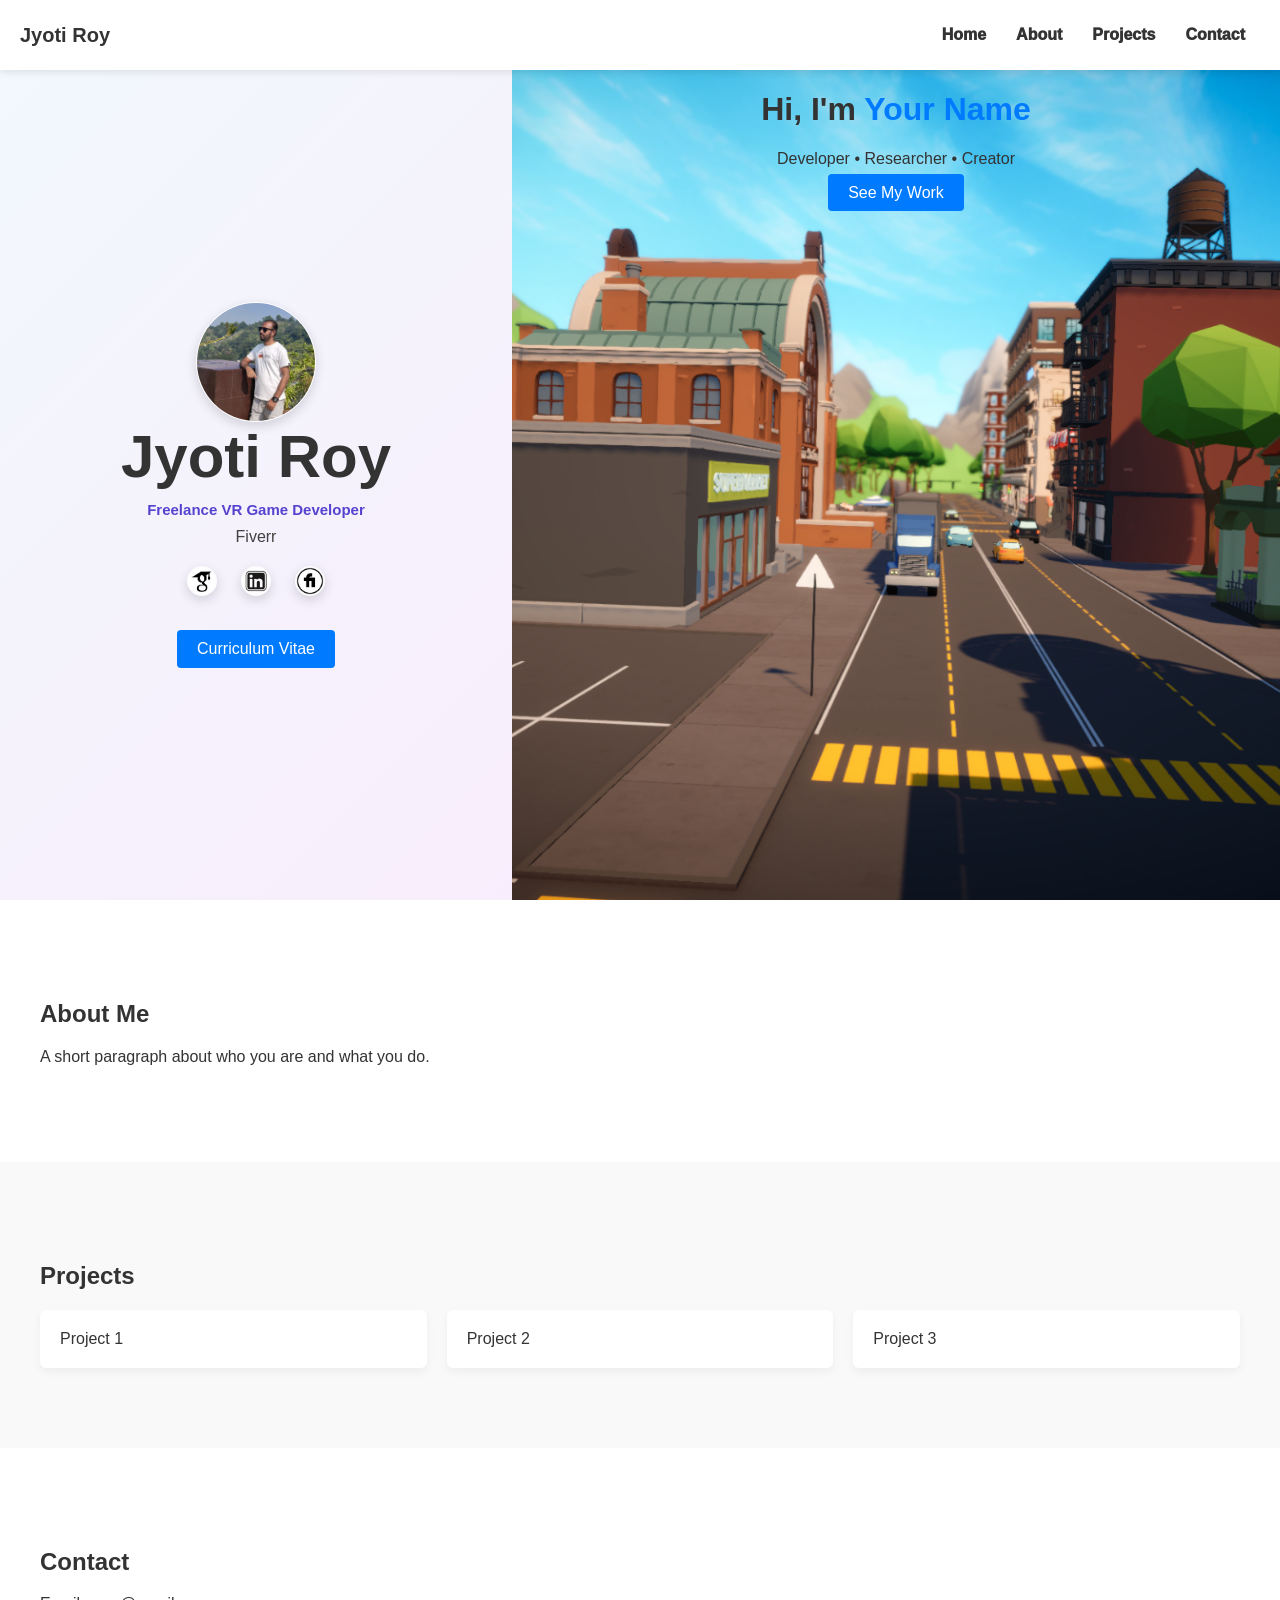
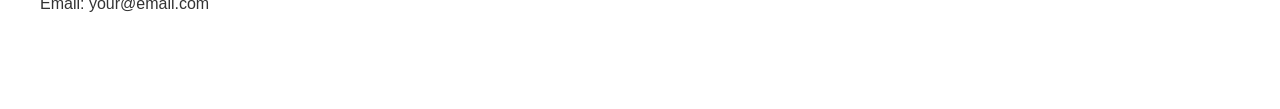
==== index.html @ 72b7aac1 "update1! update1!" ====
<!DOCTYPE html>
<html lang="en">
<head>
  <meta charset="UTF-8" />
  <meta name="viewport" content="width=device-width, initial-scale=1.0" />
  <title>Your Name | Personal Website</title>
  <link rel="stylesheet" href="style.css" />
</head>
<body>

    <nav class="navbar">
        <div class="nav-container">
            <div class="logo">
                Jyoti Roy
                <!-- <img src="images/pp.jpg" alt="Jyoti Roy" class="profile-pic"> -->
            </div>

            <div class="hamburger" id="hamburger">☰</div>

            <ul class="nav-links" id="nav-links">
                <li><a href="#home">Home</a></li>
                <li><a href="#about">About</a></li>
                <li><a href="#projects">Projects</a></li>
                <li><a href="#contact">Contact</a></li>
            </ul>
        </div>
    </nav>


  <!-- Hero -->
  <header class="home" id="home">
    <div class="home-base">
        <div class="home-left">
            <img src="images/pp.jpg" alt="Jyoti Roy" class="profile-pic">
            <h1 class="main-name">Jyoti Roy</h1>
            <p class="degic">Freelance VR Game Developer</p>
            <p class="market">Fiverr</p>
            <div class="profiles">
                <a href="https://google.com"><img src="images/gs.jpg" alt="google scholar"></a>
                <a href="https://google.com"><img src="images/ln.avif" alt="linkedin"></a>
                <a href="https://google.com"><img src="images/fv.jpg" alt="fiverr"></a>
            </div>
            <a href="#projects" class="btn">Curriculum Vitae</a>
        </div>
        <div class="home-right">
            <h1>Hi, I'm <span class="highlight">Your Name</span></h1>
            <p>Developer • Researcher • Creator</p>
            <a href="#projects" class="btn">See My Work</a>
        </div>
    </div>
    
  </header>

  <!-- About -->
  <section id="about" class="section">
    <h2>About Me</h2>
    <p>A short paragraph about who you are and what you do.</p>
  </section>

  <!-- Projects -->
  <section id="projects" class="section gray">
    <h2>Projects</h2>
    <div class="projects-grid">
      <div class="project-card">Project 1</div>
      <div class="project-card">Project 2</div>
      <div class="project-card">Project 3</div>
    </div>
  </section>

  <!-- Contact -->
  <section id="contact" class="section">
    <h2>Contact</h2>
    <p>Email: your@email.com</p>
  </section>

  <script>
    const hamburger = document.getElementById("hamburger");
    const navLinks = document.getElementById("nav-links");

    hamburger.addEventListener("click", () => {
      navLinks.classList.toggle("active");
    });
  </script>

</body>
</html>
---- style.css ----
html {
  scroll-behavior: smooth;
}

body {
  margin: 0;
  font-family: Arial, sans-serif;
  color: #333;
}

/* ===== Navbar ===== */
* {
  box-sizing: border-box;
}

.navbar {
  position: fixed;
  top: 0;
  width: 100%;
  min-height: 70px;
  background: #FFFFFF;
  box-shadow: 0 2px 8px rgba(0,0,0,0.1);
  z-index: 1000;
}

.nav-container {
  /* max-width: 1100px; */
  height: 70px;
  margin: auto;
  display: flex;
  justify-content: space-between;
  align-items: center;
  padding: 15px 20px;
}

.logo {
  font-weight: bold;
  font-size: 20px;
}



/* Hamburger hidden on desktop */
.hamburger {
  display: none;
  font-size: 28px;
  cursor: pointer;
}

/* Nav links */
.nav-links {
  list-style: none;
  height: 50px;
  align-items: center;
  margin: 0;
  padding: 0;
  display: flex;
}

.nav-links li {
  /* margin-left: 20px; */
  height: 50px;
  align-items: center;
}

.nav-links a {
    display: flex;
    align-items: center;     /* 🔥 vertical center */
    height: 100%; 
    text-decoration: none;
    color: #333;
    font-weight: 1000;
    padding-left: 15px;
    padding-right: 15px;
}

.nav-links a:hover {
  color: #ffffff;
  background-color: rgb(19, 48, 109);
}

/* ===== Hero ===== */
.home {
  height: 100vh;
  padding-top: 70px;
  display: flex;
  align-items: center;
  justify-content: center;
  background: #f2f2f2;
  text-align: center;
}

.home-base{
    width: 100%;
    height: 100%;
    display: flex;
}

.home-left{
    width: 40%;
    display: flex;             /* turn div into flex container */
    flex-direction: column;    /* stack items vertically */
    justify-content: center;   /* vertical center */
    align-items: center;
    background: linear-gradient(135deg, #F2F8FD, #F8EDFC);
}

.home-right{
    width: 60%;
    background: linear-gradient(135deg, #F0F8FC, #FCF7F0);
    background-image: url('images/cvr1.png');
    background-size: cover;
    background-position: center;
}


.profile-pic {
  width: 120px;
  height: 120px;
  border-radius: 50%;
  object-fit: cover;
  border: 1px solid rgb(255, 255, 255);
  box-shadow: 0 4px 12px rgba(0,0,0,0.15);
}

.main-name{
    margin: 0px;
    text-decoration: none;
    color: #333;
    font-size: 60px;
    font-weight: bold;
}
.degic{
    margin: 10px;
    text-decoration: none;
    color: rgb(85, 67, 207);
    font-size: 15px;
    font-weight: 600;
}
.market{
    margin: 0px;
    text-decoration: none;
    color: rgb(65, 65, 65);
    font-size: medium;
}

.profiles{
    margin-top: 10px;
    margin-bottom: 30px;
}

.profiles a{
    text-decoration: none; 
}

.profiles img{
    width: 30px;
    height: 30px;
    border-radius: 50%;
    object-fit: cover;
    margin-top: 10px;
    margin-left: 10px;
    margin-right: 10px;
    border: 1px solid rgb(255, 255, 255);
    box-shadow: 0 4px 12px rgba(0,0,0,0.15);
}

.highlight {
  color: #007bff;
}

.btn {
  padding: 10px 20px;
  background: #007bff;
  color: white;
  border-radius: 4px;
  text-decoration: none;
}

/* ===== Sections ===== */
.section {
  padding: 80px 40px;
}

.gray {
  background: #f9f9f9;
}

/* ===== Projects ===== */
.projects-grid {
  display: flex;
  gap: 20px;
  flex-wrap: wrap;
}

.project-card {
  background: white;
  padding: 20px;
  flex: 1 1 200px;
  border-radius: 6px;
  box-shadow: 0 4px 10px rgba(0,0,0,0.05);
}

/* ===== Responsive ===== */
@media (max-width: 768px) {

  .hamburger {
    display: block;
  }

  .nav-links {
    position: absolute;
    top: 60px;
    right: 0;
    width: 100%;
    background: white;
    flex-direction: column;
    align-items: center;
    display: none;
    box-shadow: 0 4px 10px rgba(0,0,0,0.1);
  }

  .nav-links li {
    margin: 15px 0;
  }

  .nav-links.active {
    display: flex;
  }

  .projects-grid {
    flex-direction: column;
  }
}
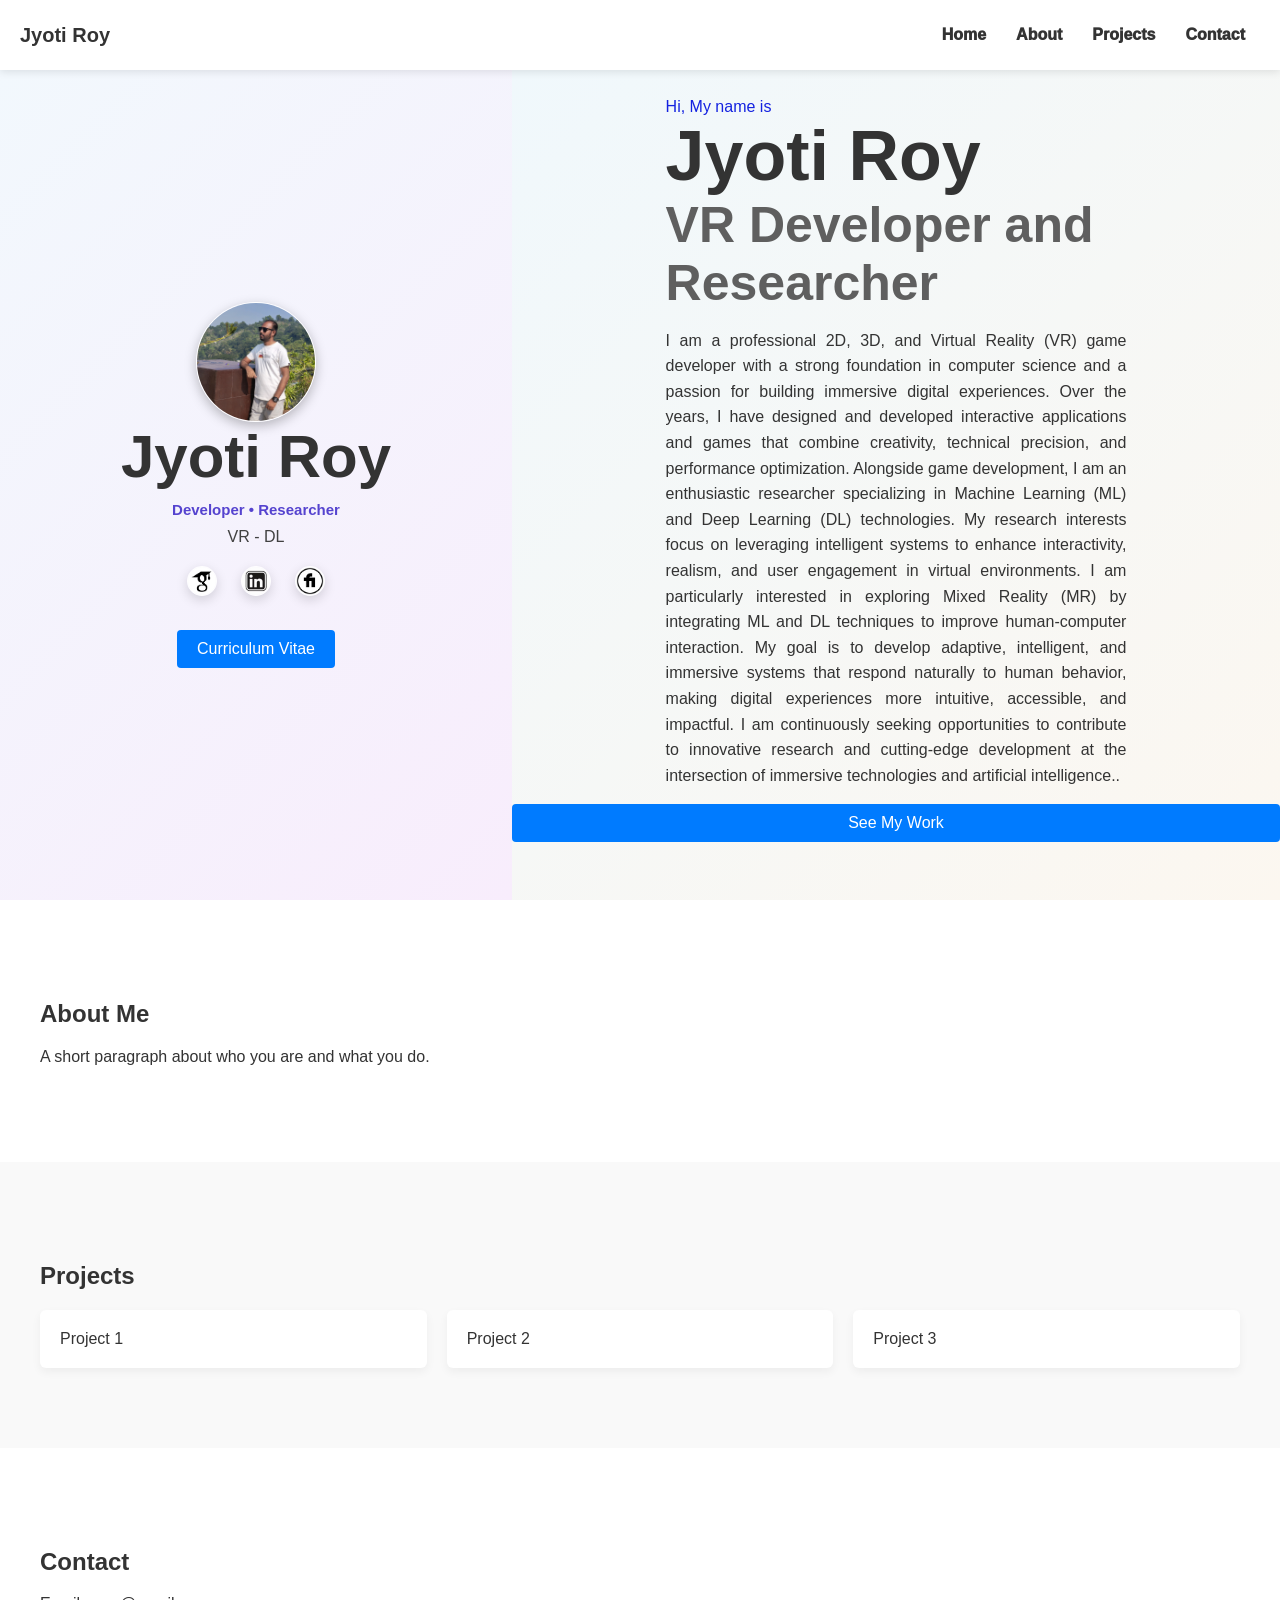
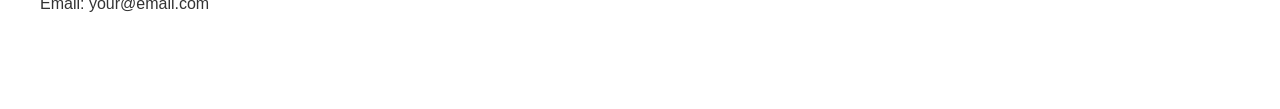
==== commit 61f402e2: "Update2! Update2!" ====
--- a/index.html
+++ b/index.html
@@ -33,8 +33,8 @@
         <div class="home-left">
             <img src="images/pp.jpg" alt="Jyoti Roy" class="profile-pic">
             <h1 class="main-name">Jyoti Roy</h1>
-            <p class="degic">Freelance VR Game Developer</p>
-            <p class="market">Fiverr</p>
+            <p class="degic">Developer • Researcher</p>
+            <p class="market">VR - DL</p>
             <div class="profiles">
                 <a href="https://google.com"><img src="images/gs.jpg" alt="google scholar"></a>
                 <a href="https://google.com"><img src="images/ln.avif" alt="linkedin"></a>
@@ -43,8 +43,29 @@
             <a href="#projects" class="btn">Curriculum Vitae</a>
         </div>
         <div class="home-right">
-            <h1>Hi, I'm <span class="highlight">Your Name</span></h1>
-            <p>Developer • Researcher • Creator</p>
+            <p class="a1">Hi, My name is</p>
+            <p class="a2"> Jyoti Roy</p> 
+            <p class="a3"> VR Developer and Researcher</p> 
+            <p class="a4">I am a professional 2D, 3D, and Virtual Reality (VR) 
+              game developer with a strong foundation in computer 
+              science and a passion for building immersive digital experiences. 
+              Over the years, I have designed and developed interactive 
+              applications and games that combine creativity, technical 
+              precision, and performance optimization. Alongside game 
+              development, I am an enthusiastic researcher specializing 
+              in Machine Learning (ML) and Deep Learning (DL) technologies. 
+              My research interests focus on leveraging intelligent systems 
+              to enhance interactivity, realism, and user engagement in 
+              virtual environments. I am particularly interested in exploring 
+              Mixed Reality (MR) by integrating ML and DL techniques to 
+              improve human-computer interaction. My goal is to develop 
+              adaptive, intelligent, and immersive systems that respond 
+              naturally to human behavior, making digital experiences more 
+              intuitive, accessible, and impactful. I am continuously seeking 
+              opportunities to contribute to innovative research and 
+              cutting-edge development at the intersection of immersive 
+              technologies and artificial intelligence..
+            </p>
             <a href="#projects" class="btn">See My Work</a>
         </div>
     </div>
--- a/style.css
+++ b/style.css
@@ -96,9 +96,14 @@
     display: flex;
 }
 
+/* .home-left, .home-right {
+    flex: 1 1 300px;
+} */
+
 .home-left{
-    width: 40%;
-    display: flex;             /* turn div into flex container */
+    /* width: 40%; */
+    display: flex; 
+    flex: 0 0 40%;            /* turn div into flex container */
     flex-direction: column;    /* stack items vertically */
     justify-content: center;   /* vertical center */
     align-items: center;
@@ -106,13 +111,72 @@
 }
 
 .home-right{
-    width: 60%;
+    /* width: 60%; */
+    display: flex;
+    flex: 0 0 60%;
     background: linear-gradient(135deg, #F0F8FC, #FCF7F0);
-    background-image: url('images/cvr1.png');
-    background-size: cover;
-    background-position: center;
-}
-
+    /* background-image: url('images/cvr1.png');
+    background-size: auto;
+    background-position: center; */
+    flex-direction: column;    /* stack items vertically */
+    justify-content: center;   /* vertical center */
+    /* align-items: center; */
+}
+.a1{
+  text-align: left;
+  color: #1422e0;
+  margin: 0px;
+  margin-top: 20px;
+  margin-left: 20%;
+}
+.a2{
+  text-align: left;
+  font-size: 70px;
+  font-weight: bold;
+  margin: 0px;
+  margin-left: 20%;
+}
+.a3{
+  text-align: left;
+  font-size: 50px;
+  font-weight: bold;
+  margin: 0px;
+  margin-left: 20%;
+  color: #5f5f5f;
+}
+.a4{
+  text-align: justify;
+  margin-left: 20%;
+  margin-right: 20%;
+  line-height: 1.6;
+}
+
+@media (max-width: 768px) {
+    .home-base {
+        flex-direction: column;
+    }
+    .home{
+      height: fit-content;
+    }
+    .home-left,
+    .home-right {
+        flex: 0 0 100%;
+        height: 1000px;
+    }
+    .a1, .a2, .a3, .a4{
+      margin-left: 10%;
+    }
+    .a2{
+      font-size: 40px;
+    }
+    .a3{
+      font-size: 30px;
+    }
+    .a4{
+      margin-right: 10%;
+    }
+    
+}
 
 .profile-pic {
   width: 120px;
@@ -120,7 +184,8 @@
   border-radius: 50%;
   object-fit: cover;
   border: 1px solid rgb(255, 255, 255);
-  box-shadow: 0 4px 12px rgba(0,0,0,0.15);
+  box-shadow: 0 4px 12px rgba(0,0,0,0.25);
+  margin-top: 50px;
 }
 
 .main-name{
@@ -175,6 +240,7 @@
   color: white;
   border-radius: 4px;
   text-decoration: none;
+  margin-bottom: 50px;
 }
 
 /* ===== Sections ===== */
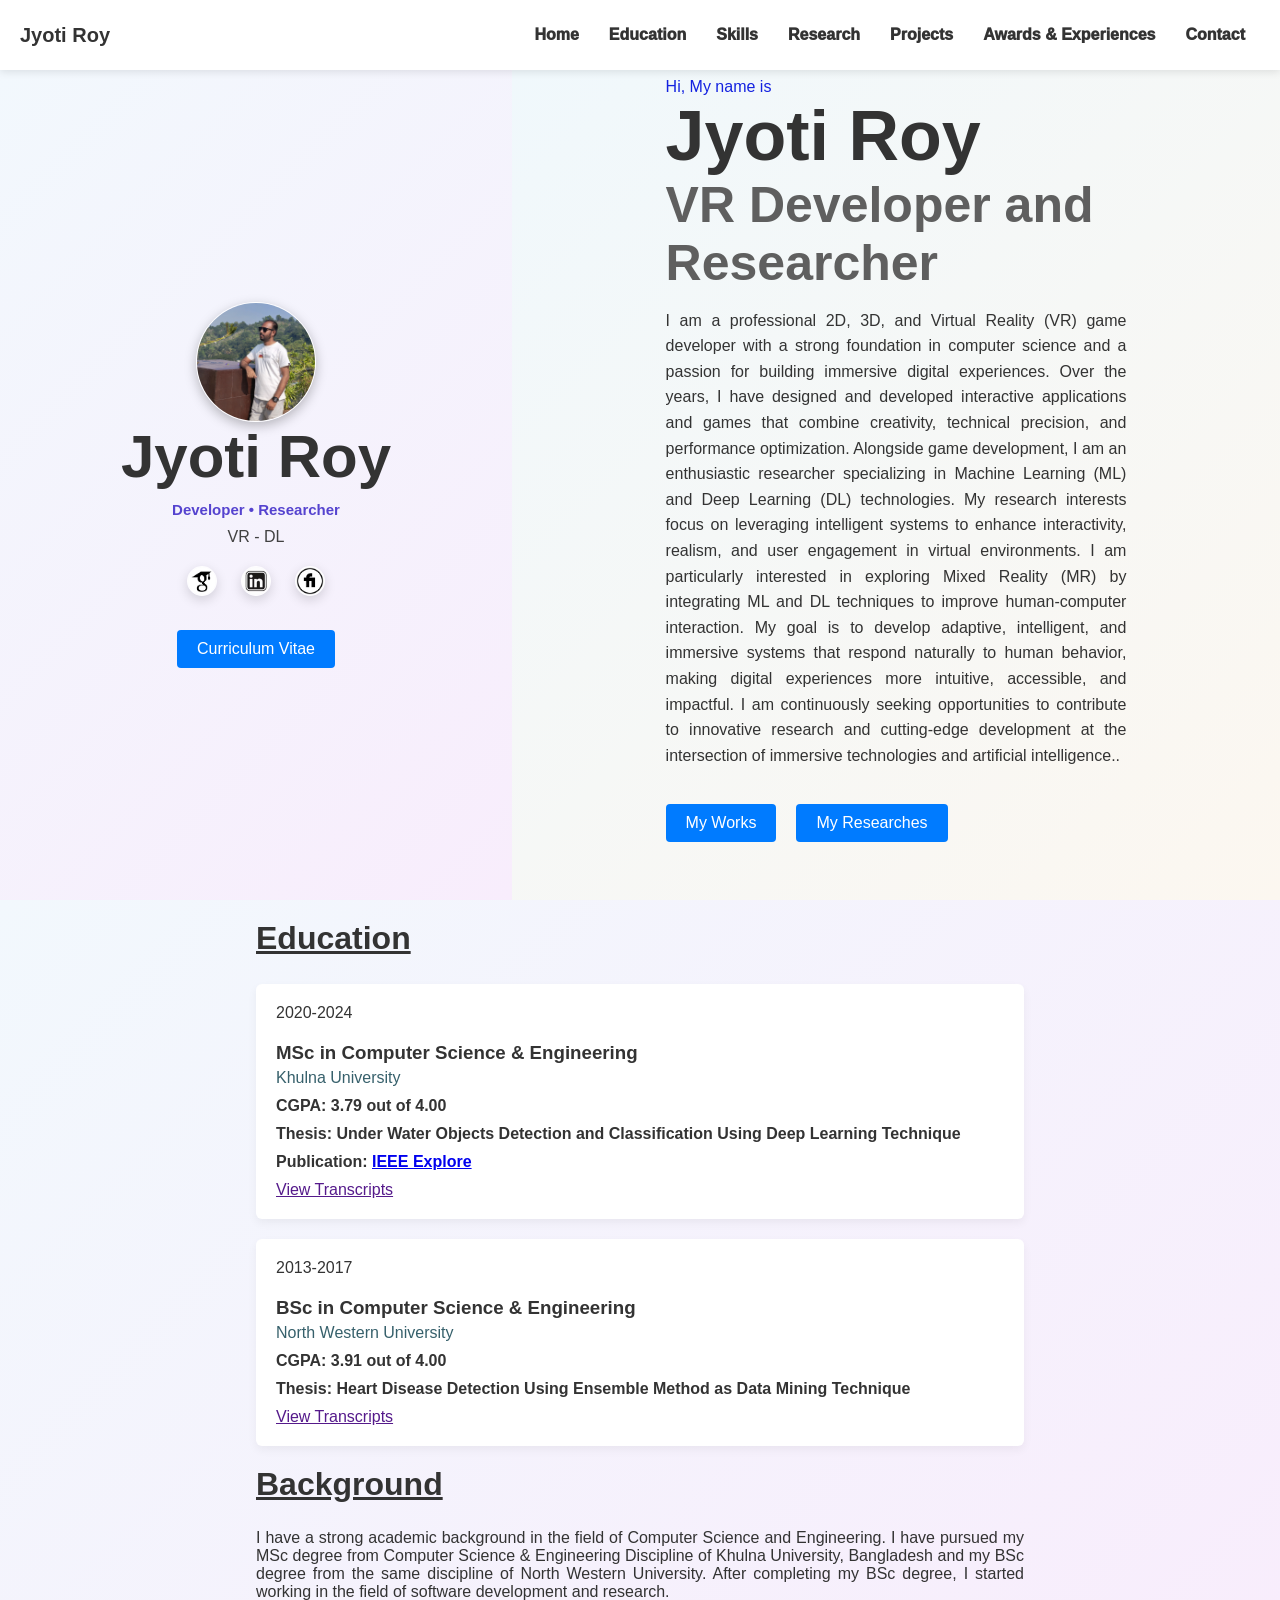
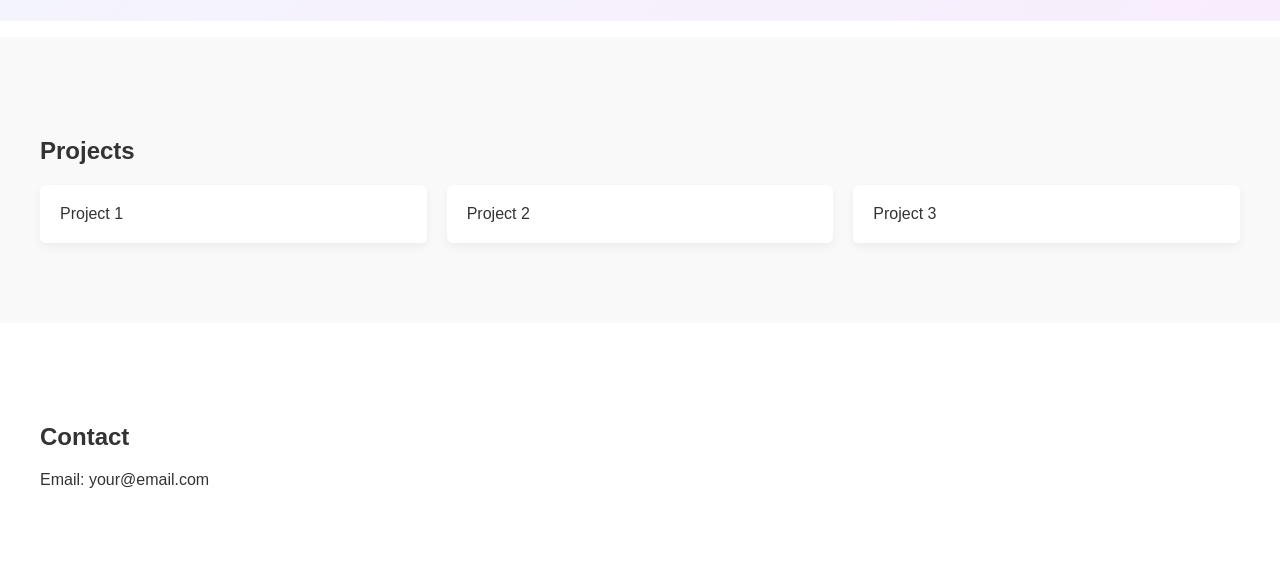
==== commit 3e936618: "Update3! Update3!" ====
--- a/index.html
+++ b/index.html
@@ -19,8 +19,11 @@
 
             <ul class="nav-links" id="nav-links">
                 <li><a href="#home">Home</a></li>
-                <li><a href="#about">About</a></li>
+                <li><a href="#education">Education</a></li>
+                <li><a href="#skills">Skills</a></li>
+                <li><a href="#research">Research</a></li>
                 <li><a href="#projects">Projects</a></li>
+                <li><a href="#exp">Awards & Experiences</a></li>
                 <li><a href="#contact">Contact</a></li>
             </ul>
         </div>
@@ -66,16 +69,48 @@
               cutting-edge development at the intersection of immersive 
               technologies and artificial intelligence..
             </p>
-            <a href="#projects" class="btn">See My Work</a>
+            <div class="home-right-btns">
+              <a href="#projects" class="btn">My Works</a>
+              <a href="#projects" class="btn">My Researches</a>
+            </div>
+            
         </div>
     </div>
     
   </header>
 
   <!-- About -->
-  <section id="about" class="section">
-    <h2>About Me</h2>
-    <p>A short paragraph about who you are and what you do.</p>
+  <section id="education" class="education">
+    <div class="edu-back">
+      <h2>Education</h2>
+      <div class="edu-card">
+        <p class="duration">2020-2024</p>
+        <h3>MSc in Computer Science & Engineering</h3>
+        <p class="uni">Khulna University</p>
+        <p class="edu-group">CGPA: 3.79 out of 4.00</p>
+        <p class="edu-group">Thesis: Under Water Objects Detection 
+          and Classification Using Deep Learning Technique</p>
+        <p class="edu-group">Publication: <a href="https://ieeexplore.ieee.org/abstract/document/10499509">IEEE Explore</a></p>
+        <a class="transcripts" href="">View Transcripts</a>
+      </div>
+      <div class="edu-card">
+        <p class="duration">2013-2017</p>
+        <h3>BSc in Computer Science & Engineering</h3>
+        <p class="uni">North Western University</p>
+        <p class="edu-group" >CGPA: 3.91 out of 4.00</p>
+        <p class="edu-group" >Thesis: Heart Disease Detection Using Ensemble Method as Data Mining Technique</p>
+        <a class="transcripts" href="">View Transcripts</a>
+      </div>
+      <h2>Background</h2>
+      <p class="background">I have a strong academic background in the field of 
+        Computer Science and Engineering. I have pursued my MSc 
+        degree from Computer Science & Engineering Discipline 
+        of Khulna University, Bangladesh and my BSc degree from the
+        same discipline of North Western University. After
+        completing my BSc degree, I started working in the field 
+        of software development and research.</p>
+    </div>
+    
   </section>
 
   <!-- Projects -->
--- a/style.css
+++ b/style.css
@@ -109,6 +109,8 @@
     align-items: center;
     background: linear-gradient(135deg, #F2F8FD, #F8EDFC);
 }
+
+
 
 .home-right{
     /* width: 60%; */
@@ -121,60 +123,6 @@
     flex-direction: column;    /* stack items vertically */
     justify-content: center;   /* vertical center */
     /* align-items: center; */
-}
-.a1{
-  text-align: left;
-  color: #1422e0;
-  margin: 0px;
-  margin-top: 20px;
-  margin-left: 20%;
-}
-.a2{
-  text-align: left;
-  font-size: 70px;
-  font-weight: bold;
-  margin: 0px;
-  margin-left: 20%;
-}
-.a3{
-  text-align: left;
-  font-size: 50px;
-  font-weight: bold;
-  margin: 0px;
-  margin-left: 20%;
-  color: #5f5f5f;
-}
-.a4{
-  text-align: justify;
-  margin-left: 20%;
-  margin-right: 20%;
-  line-height: 1.6;
-}
-
-@media (max-width: 768px) {
-    .home-base {
-        flex-direction: column;
-    }
-    .home{
-      height: fit-content;
-    }
-    .home-left,
-    .home-right {
-        flex: 0 0 100%;
-        height: 1000px;
-    }
-    .a1, .a2, .a3, .a4{
-      margin-left: 10%;
-    }
-    .a2{
-      font-size: 40px;
-    }
-    .a3{
-      font-size: 30px;
-    }
-    .a4{
-      margin-right: 10%;
-    }
     
 }
 
@@ -230,9 +178,6 @@
     box-shadow: 0 4px 12px rgba(0,0,0,0.15);
 }
 
-.highlight {
-  color: #007bff;
-}
 
 .btn {
   padding: 10px 20px;
@@ -242,6 +187,146 @@
   text-decoration: none;
   margin-bottom: 50px;
 }
+
+
+.home-right-btns{
+  display: flex;
+  flex-direction: row;
+  align-items: left;
+  margin-top: 20px;
+  margin-bottom: 20px;
+  margin-left: 20%;
+  margin-right: 20%;
+}
+
+.home-right-btns a{
+  margin-right: 20px;
+}
+
+.a1{
+  text-align: left;
+  color: #1422e0;
+  margin: 0px;
+  margin-top: 20px;
+  margin-left: 20%;
+}
+.a2{
+  text-align: left;
+  font-size: 70px;
+  font-weight: bold;
+  margin: 0px;
+  margin-left: 20%;
+}
+.a3{
+  text-align: left;
+  font-size: 50px;
+  font-weight: bold;
+  margin: 0px;
+  margin-left: 20%;
+  color: #5f5f5f;
+}
+.a4{
+  text-align: justify;
+  margin-left: 20%;
+  margin-right: 20%;
+  line-height: 1.6;
+}
+
+
+.education {
+  background: linear-gradient(135deg, #F2F8FD, #F8EDFC);
+}
+
+.edu-back{
+  padding-top: 20px;
+  margin-left: 20%;
+  margin-right: 20%;
+}
+.edu-back h2 {
+  margin-top: 0px;
+  text-decoration: underline;
+  font-size: xx-large;
+}
+
+.edu-card{
+  background: white;
+  padding: 20px;
+  margin: 20px;
+  margin-left: 0px;
+  margin-right: 0px;
+  border-radius: 6px;
+  box-shadow: 0 4px 10px rgba(0,0,0,0.05);
+}
+
+.edu-card h3{
+  margin-top: 10px;
+  margin-bottom: 5px;
+}
+.edu-group{
+  margin-top: 10px;
+  margin-bottom: 10px;
+  font-weight: bold;
+}
+.duration{
+  margin-top: 0px;
+  margin-bottom: 20px;
+}
+.uni{
+  margin: 0px;
+  color: rgb(54, 96, 107);
+}
+.transcripts{
+  margin-top: 200px;
+  margin-bottom: 20px;
+}
+
+.background{
+  padding-bottom: 20px;
+  text-align: justify;
+}
+
+
+@media (max-width: 768px) {
+    .home-base {
+        flex-direction: column;
+    }
+    .home{
+      height: fit-content;
+    }
+    .home-left,
+    .home-right {
+        flex: 0 0 100%;
+        height: 1000px;
+    }
+    .a1, .a2, .a3, .a4{
+      margin-left: 10%;
+    }
+    .a2{
+      font-size: 40px;
+    }
+    .a3{
+      font-size: 30px;
+    }
+    .a4{
+      margin-right: 10%;
+    }
+    .home-right-btns{
+      margin-left: 10%;
+      margin-right: 10%;
+    }
+    .edu-back{
+      margin-left: 10%;
+      margin-right: 10%;  
+    }
+    
+}
+
+
+
+.highlight {
+  color: #007bff;
+}
+
 
 /* ===== Sections ===== */
 .section {
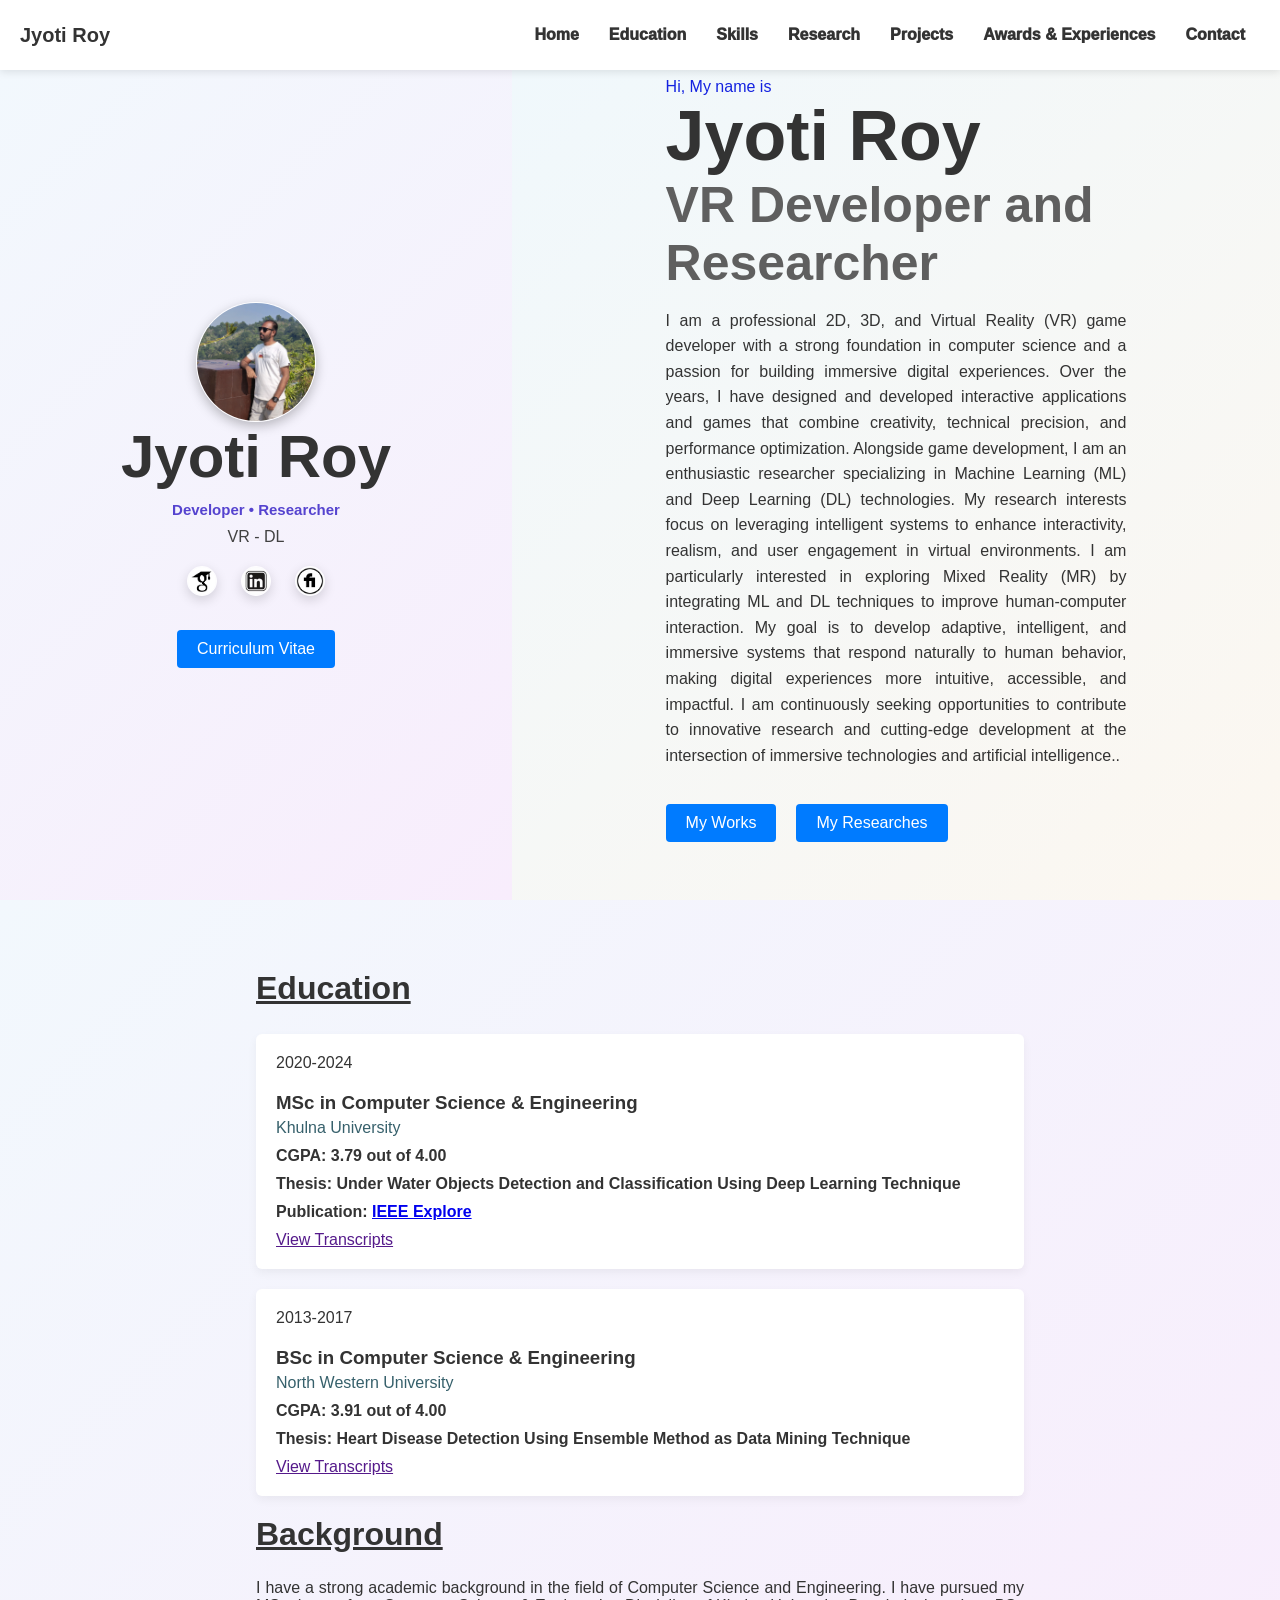
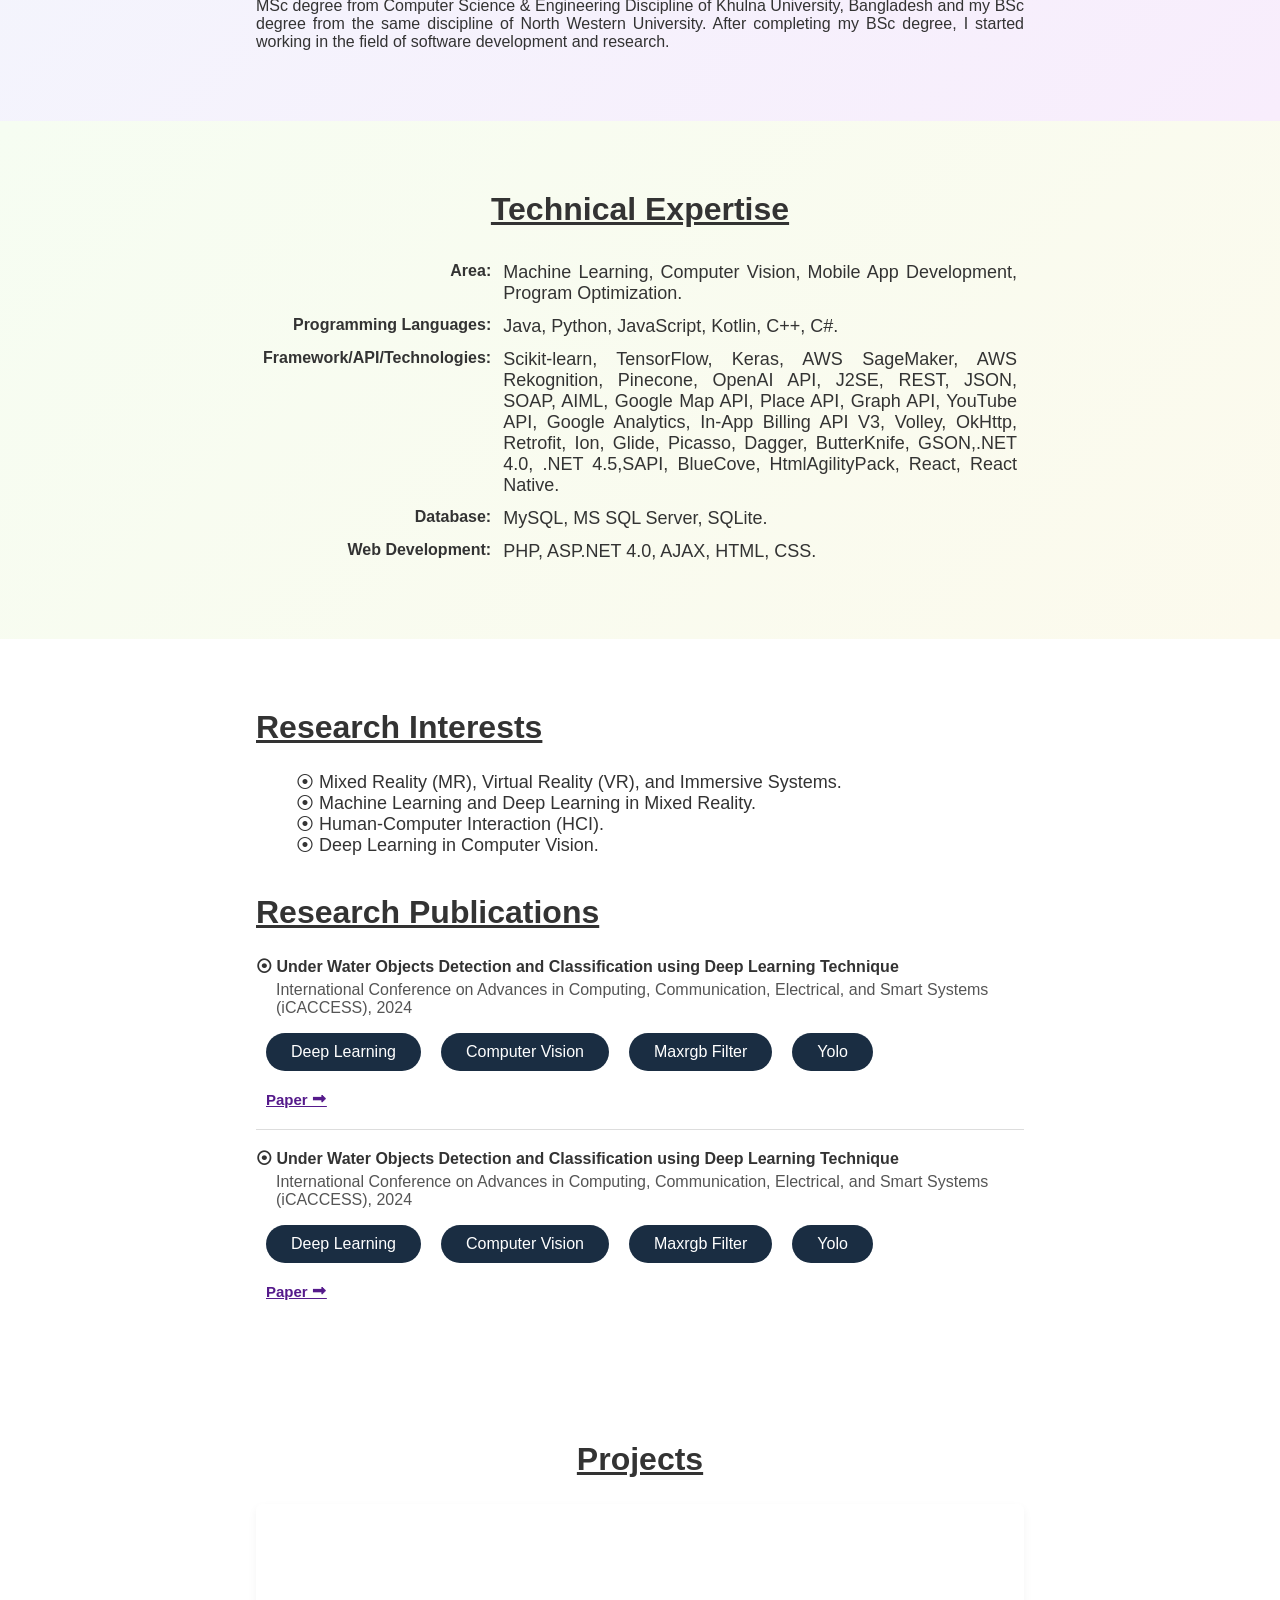
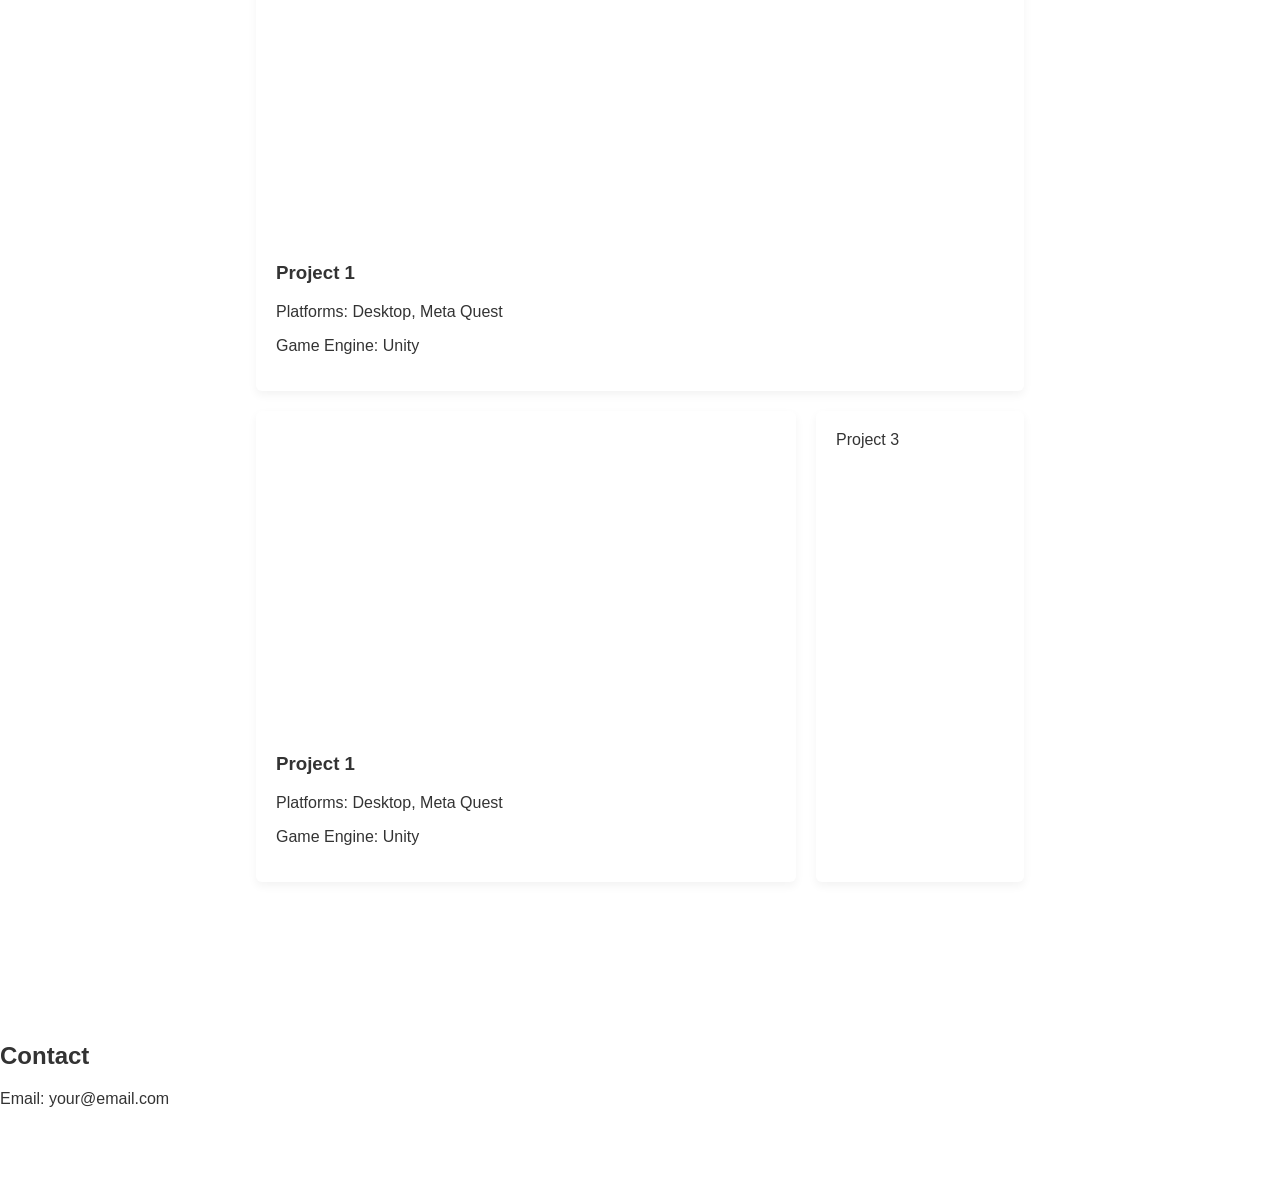
==== commit 35a9592f: "Update 5 Update 5" ====
--- a/index.html
+++ b/index.html
@@ -80,7 +80,7 @@
   </header>
 
   <!-- About -->
-  <section id="education" class="education">
+  <section id="education" class="education section">
     <div class="edu-back">
       <h2>Education</h2>
       <div class="edu-card">
@@ -113,12 +113,106 @@
     
   </section>
 
+
+
+   <!-- Skills -->
+  <section id="skills" class="skills section">
+    <div class="skill-set">
+      <h2>Technical Expertise</h2>
+      <table>
+        <tr>
+          <th>Area:</th>
+          <td>Machine Learning, Computer Vision, 
+            Mobile App Development, Program Optimization.</td>
+        </tr>
+        <tr>
+          <th>Programming Languages:</th>
+          <td>Java, Python, JavaScript, Kotlin, C++, C#.</td>
+        </tr>
+        <tr>
+          <th>Framework/API/Technologies:</th>
+          <td>Scikit-learn, TensorFlow, Keras, AWS SageMaker, 
+            AWS Rekognition, Pinecone, OpenAI API, J2SE, REST, 
+            JSON, SOAP, AIML, Google Map API, Place API, Graph 
+            API, YouTube API, Google Analytics, In-App Billing 
+            API V3, Volley, OkHttp, Retrofit, Ion, Glide, 
+            Picasso, Dagger, ButterKnife, GSON,.NET 4.0,
+            .NET 4.5,SAPI, BlueCove, HtmlAgilityPack, React, 
+            React Native.</td>
+        </tr>
+        <tr>
+          <th>Database:</th>
+          <td>MySQL, MS SQL Server, SQLite.</td>
+        </tr>
+        <tr>
+          <th>Web Development:</th>
+          <td>PHP, ASP.NET 4.0, AJAX, HTML, CSS.</td>
+        </tr>
+      </table>
+      
+    </div>
+  </section>
+
+
+   <!-- Research -->
+  <section id="research" class="skill-set research section">
+    <h2>Research Interests</h2>
+    <ul>
+      <li>⦿ Mixed Reality (MR), Virtual Reality (VR), and Immersive Systems.</li>
+      <li>⦿ Machine Learning and Deep Learning in Mixed Reality.</li>
+      <li>⦿ Human-Computer Interaction (HCI).</li>
+      <li>⦿ Deep Learning in Computer Vision.</li>
+    </ul>
+    <h2>Research Publications</h2>
+    <p class="title">⦿ Under Water Objects Detection and Classification using Deep Learning Technique</p>
+    <p class="conf-name">International Conference on Advances in Computing, Communication, Electrical, and Smart Systems (iCACCESS), 2024</p>
+    <div class="research-keywords">
+      <div class="keyword">Deep Learning</div>
+      <div class="keyword">Computer Vision</div>
+      <div class="keyword">Maxrgb Filter</div>
+      <div class="keyword">Yolo</div>
+    </div>
+    <a href="" class="paper-link">Paper ⮕</a>
+    <div class="line"></div>
+    <p class="title">⦿ Under Water Objects Detection and Classification using Deep Learning Technique</p>
+    <p class="conf-name">International Conference on Advances in Computing, Communication, Electrical, and Smart Systems (iCACCESS), 2024</p>
+    <div class="research-keywords">
+      <div class="keyword">Deep Learning</div>
+      <div class="keyword">Computer Vision</div>
+      <div class="keyword">Maxrgb Filter</div>
+      <div class="keyword">Yolo</div>
+    </div>
+    <a href="" class="paper-link">Paper ⮕</a>
+  </section>
+
+
   <!-- Projects -->
-  <section id="projects" class="section gray">
+  <section id="projects" class="section skill-set projects">
     <h2>Projects</h2>
     <div class="projects-grid">
-      <div class="project-card">Project 1</div>
-      <div class="project-card">Project 2</div>
+      <div class="project-card">
+        <iframe width="560" height="315" 
+        src="https://www.youtube.com/embed/uEUe415-r80?si=UuAmFANMj_M584m4" 
+        title="YouTube video player" 
+        frameborder="0" 
+        allow="accelerometer; autoplay; clipboard-write; encrypted-media; gyroscope; picture-in-picture; web-share" 
+        referrerpolicy="strict-origin-when-cross-origin" 
+        allowfullscreen></iframe>
+        <h3>Project 1</h3>
+        <p>Platforms: Desktop, Meta Quest</p>
+        <p>Game Engine: Unity</p>
+      </div>
+      <div class="project-card">
+        <iframe width="500" height="300" 
+          src="https://www.youtube.com/embed/VIDEO_ID"
+          title="YouTube video player"
+          frameborder="0"
+          allowfullscreen>
+        </iframe>
+        <h3>Project 1</h3>
+        <p>Platforms: Desktop, Meta Quest</p>
+        <p>Game Engine: Unity</p>
+      </div>
       <div class="project-card">Project 3</div>
     </div>
   </section>
--- a/style.css
+++ b/style.css
@@ -238,7 +238,6 @@
 }
 
 .edu-back{
-  padding-top: 20px;
   margin-left: 20%;
   margin-right: 20%;
 }
@@ -281,8 +280,93 @@
 }
 
 .background{
+  margin-bottom: 0px;
+  text-align: justify;
+}
+
+.skills {
+  background: linear-gradient(135deg, #f6fdf2, #fcfaed);
+}
+
+.skill-set {
+  margin-left: 20%;
+  margin-right: 20%;
+}
+
+.skill-set h2 {
+  margin-top: 0px;
+  text-decoration: underline;
+  font-size: xx-large;
+  text-align: center;
+}
+
+.skill-set table th{
+  padding: 5px;
+  text-align: right;
+  vertical-align: top; 
+}
+
+.skill-set table td{
+  text-align: justify;
+  padding: 5px;
+  font-size: 18px;
+  vertical-align: top; 
+}
+
+
+.research h2 {
+  margin-top: 0px;
+  text-decoration: underline;
+  font-size: xx-large;
+  text-align: left;
+}
+
+.research ul{
+  list-style: none;
+  font-size: 18px;
   padding-bottom: 20px;
-  text-align: justify;
+}
+
+.title{
+  font-size: 16px;
+  font-weight: bold;
+  margin-top: 20px;
+  margin-bottom: 0px;
+}
+.conf-name{
+  color: #555;
+  margin-top: 5px;
+  padding-left: 20px;
+}
+.research-keywords{
+  display: flex;
+  flex-wrap: wrap;
+  margin-bottom: 10px;
+}
+
+.keyword{
+  margin: 10px;
+  margin-top: 0px;
+  background-color: #1a2d42;
+  border-radius: 50px;
+  color: white;
+  padding: 10px 25px;
+  text-align: center;
+  vertical-align: middle;
+}
+
+.paper-link{
+  margin: 10px;
+  font-size: 15px;
+  font-weight: bold;
+}
+
+.line{
+
+  height: 1px;
+  background-color: #ddd;
+  margin: 20px 0;
+
 }
 
 
@@ -318,19 +402,20 @@
       margin-left: 10%;
       margin-right: 10%;  
     }
+    .skill-set {
+      padding-top: 20px;
+      margin-left: 10%;
+      margin-right: 10%;
+    }
     
 }
 
-
-
-.highlight {
-  color: #007bff;
-}
 
 
 /* ===== Sections ===== */
 .section {
-  padding: 80px 40px;
+  padding-top: 70px;
+  padding-bottom: 70px;
 }
 
 .gray {
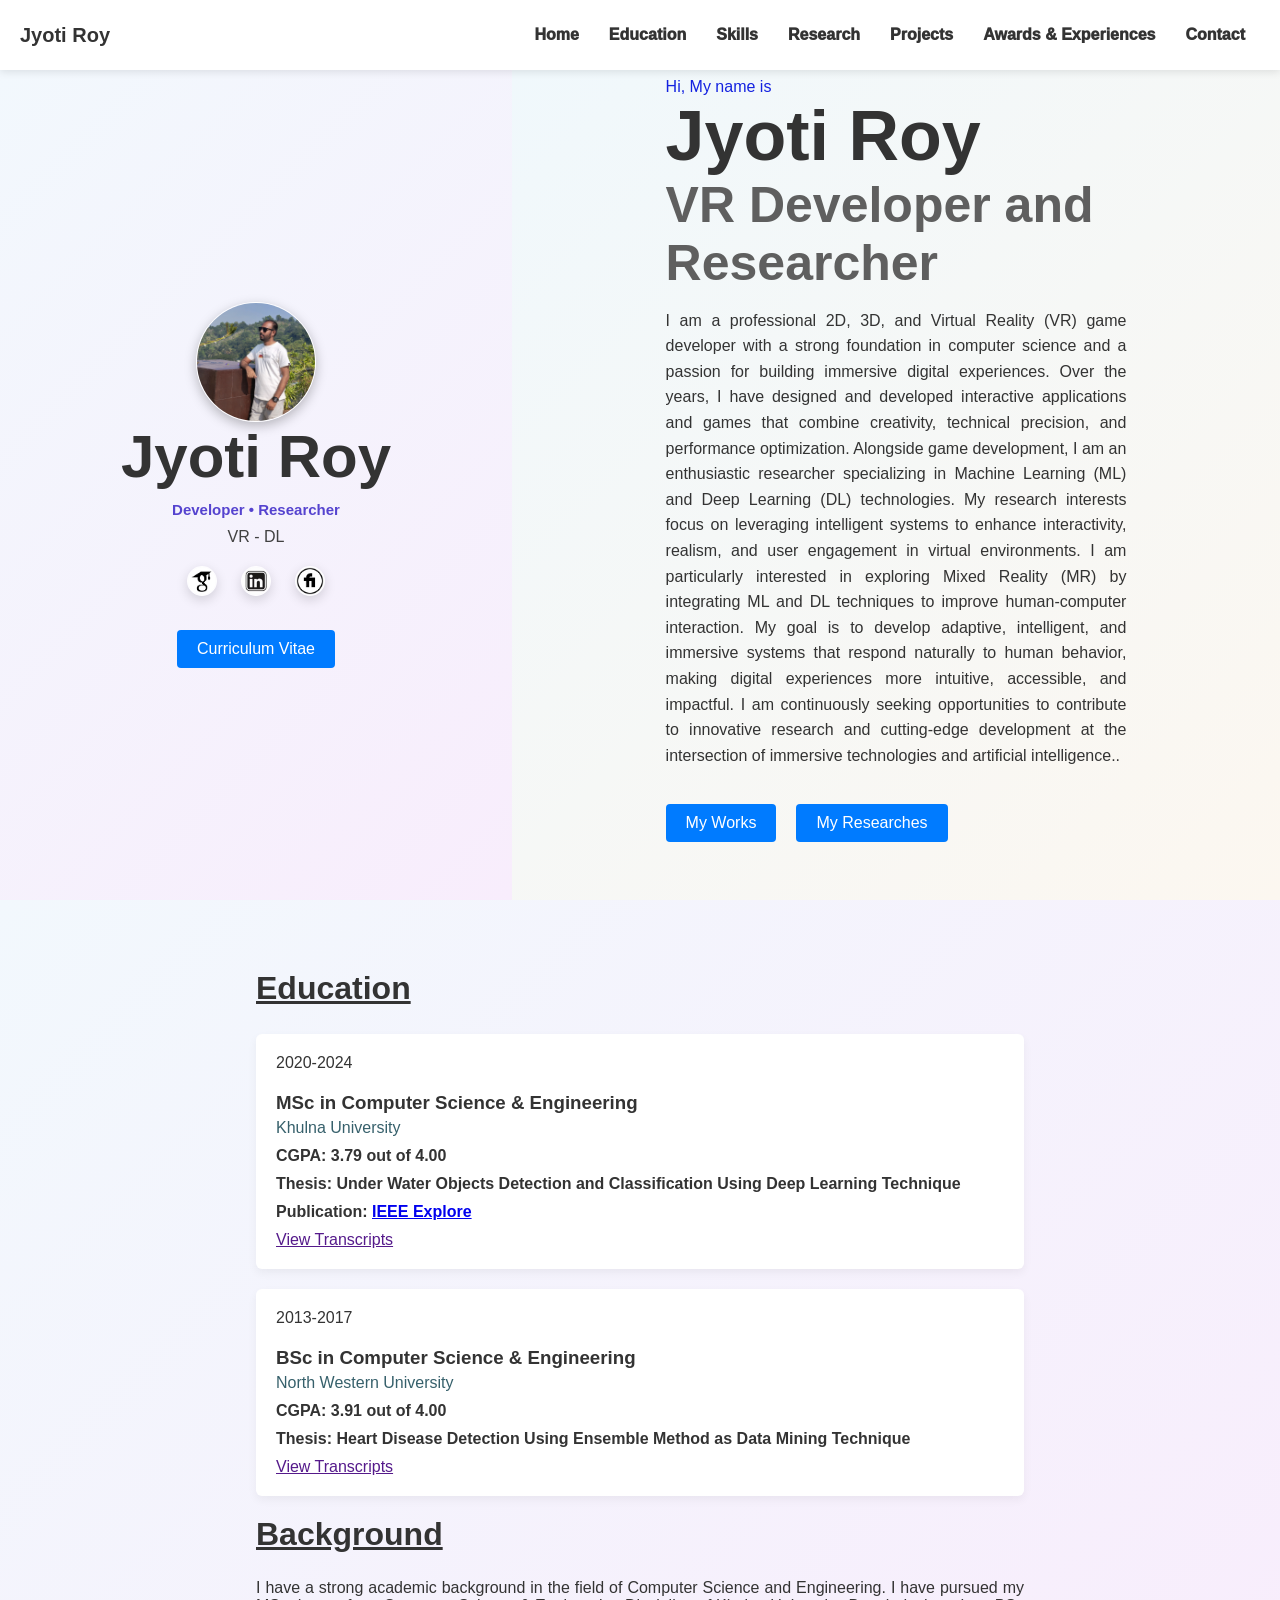
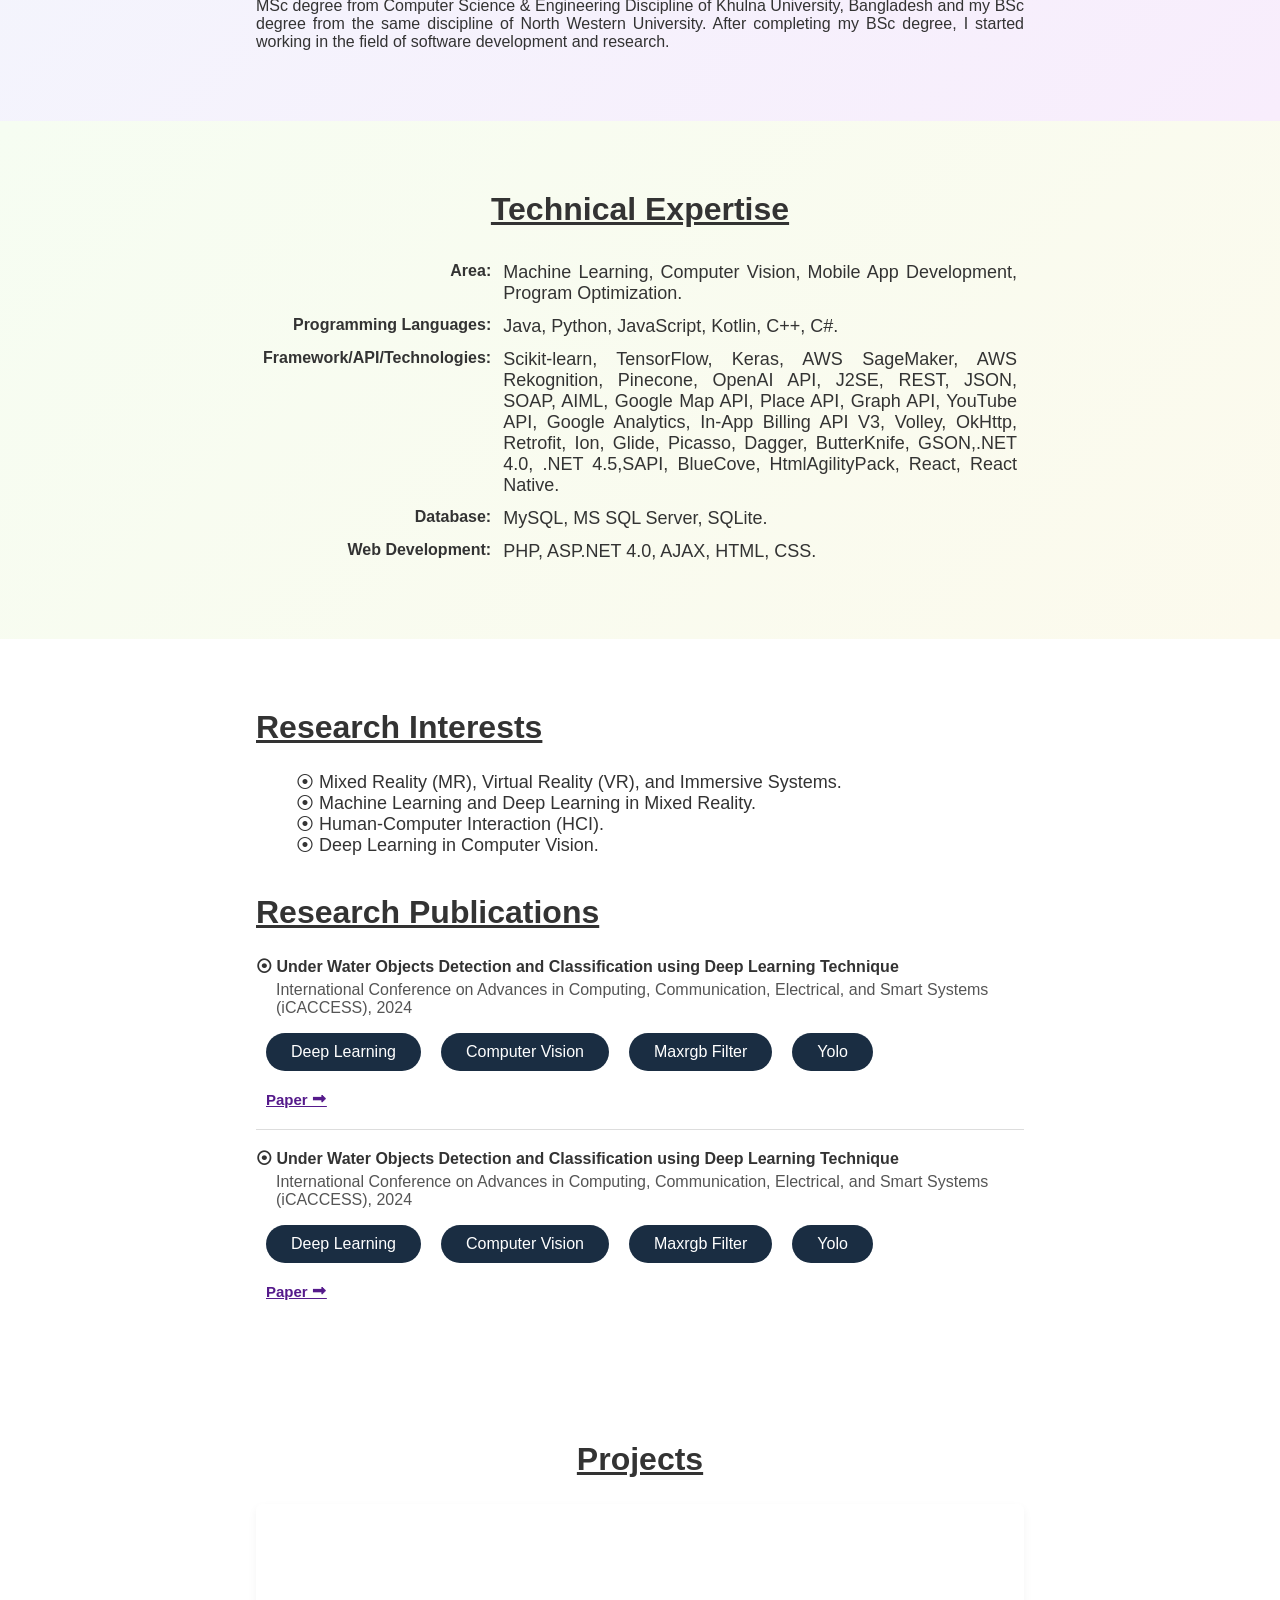
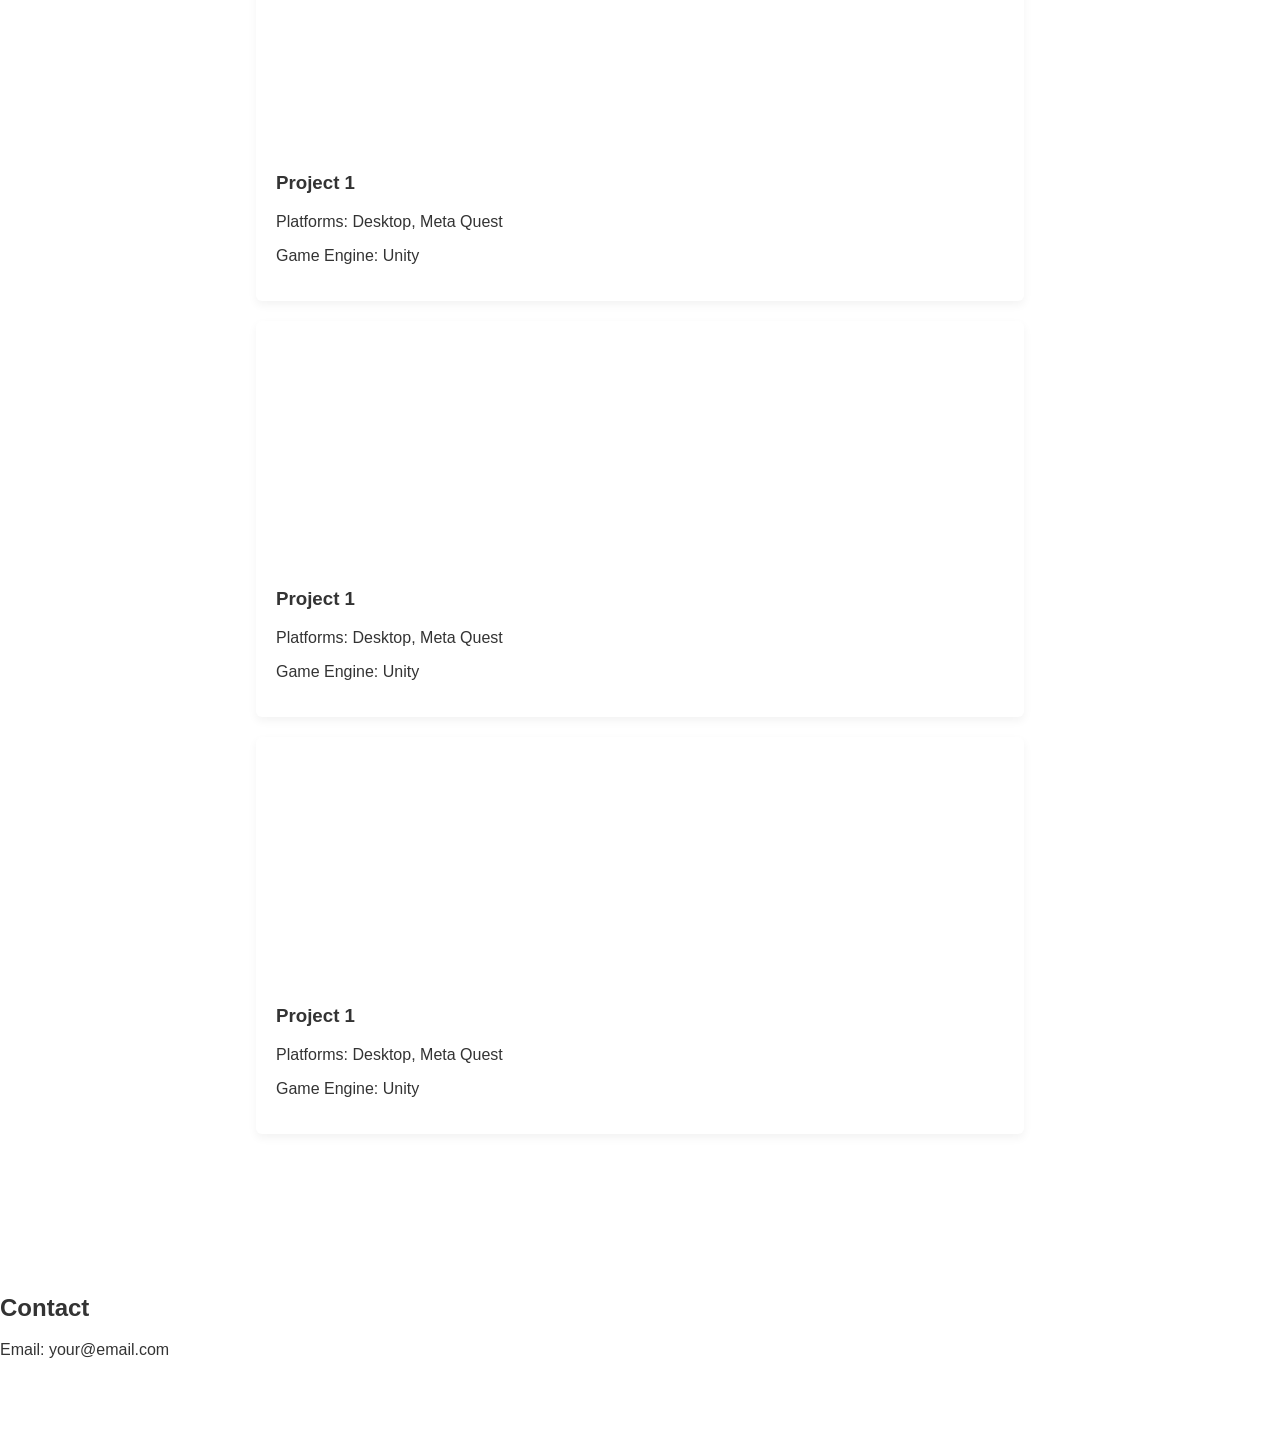
==== commit ac57b5de: "update 6 update 6" ====
--- a/index.html
+++ b/index.html
@@ -191,7 +191,7 @@
     <h2>Projects</h2>
     <div class="projects-grid">
       <div class="project-card">
-        <iframe width="560" height="315" 
+        <iframe width="400" height="225" 
         src="https://www.youtube.com/embed/uEUe415-r80?si=UuAmFANMj_M584m4" 
         title="YouTube video player" 
         frameborder="0" 
@@ -203,7 +203,7 @@
         <p>Game Engine: Unity</p>
       </div>
       <div class="project-card">
-        <iframe width="500" height="300" 
+        <iframe width="400" height="225" 
           src="https://www.youtube.com/embed/VIDEO_ID"
           title="YouTube video player"
           frameborder="0"
@@ -213,7 +213,17 @@
         <p>Platforms: Desktop, Meta Quest</p>
         <p>Game Engine: Unity</p>
       </div>
-      <div class="project-card">Project 3</div>
+      <div class="project-card">
+        <iframe width="400" height="225" 
+          src="https://www.youtube.com/embed/VIDEO_ID"
+          title="YouTube video player"
+          frameborder="0"
+          allowfullscreen>
+        </iframe>
+        <h3>Project 1</h3>
+        <p>Platforms: Desktop, Meta Quest</p>
+        <p>Game Engine: Unity</p>
+      </div>
     </div>
   </section>
 
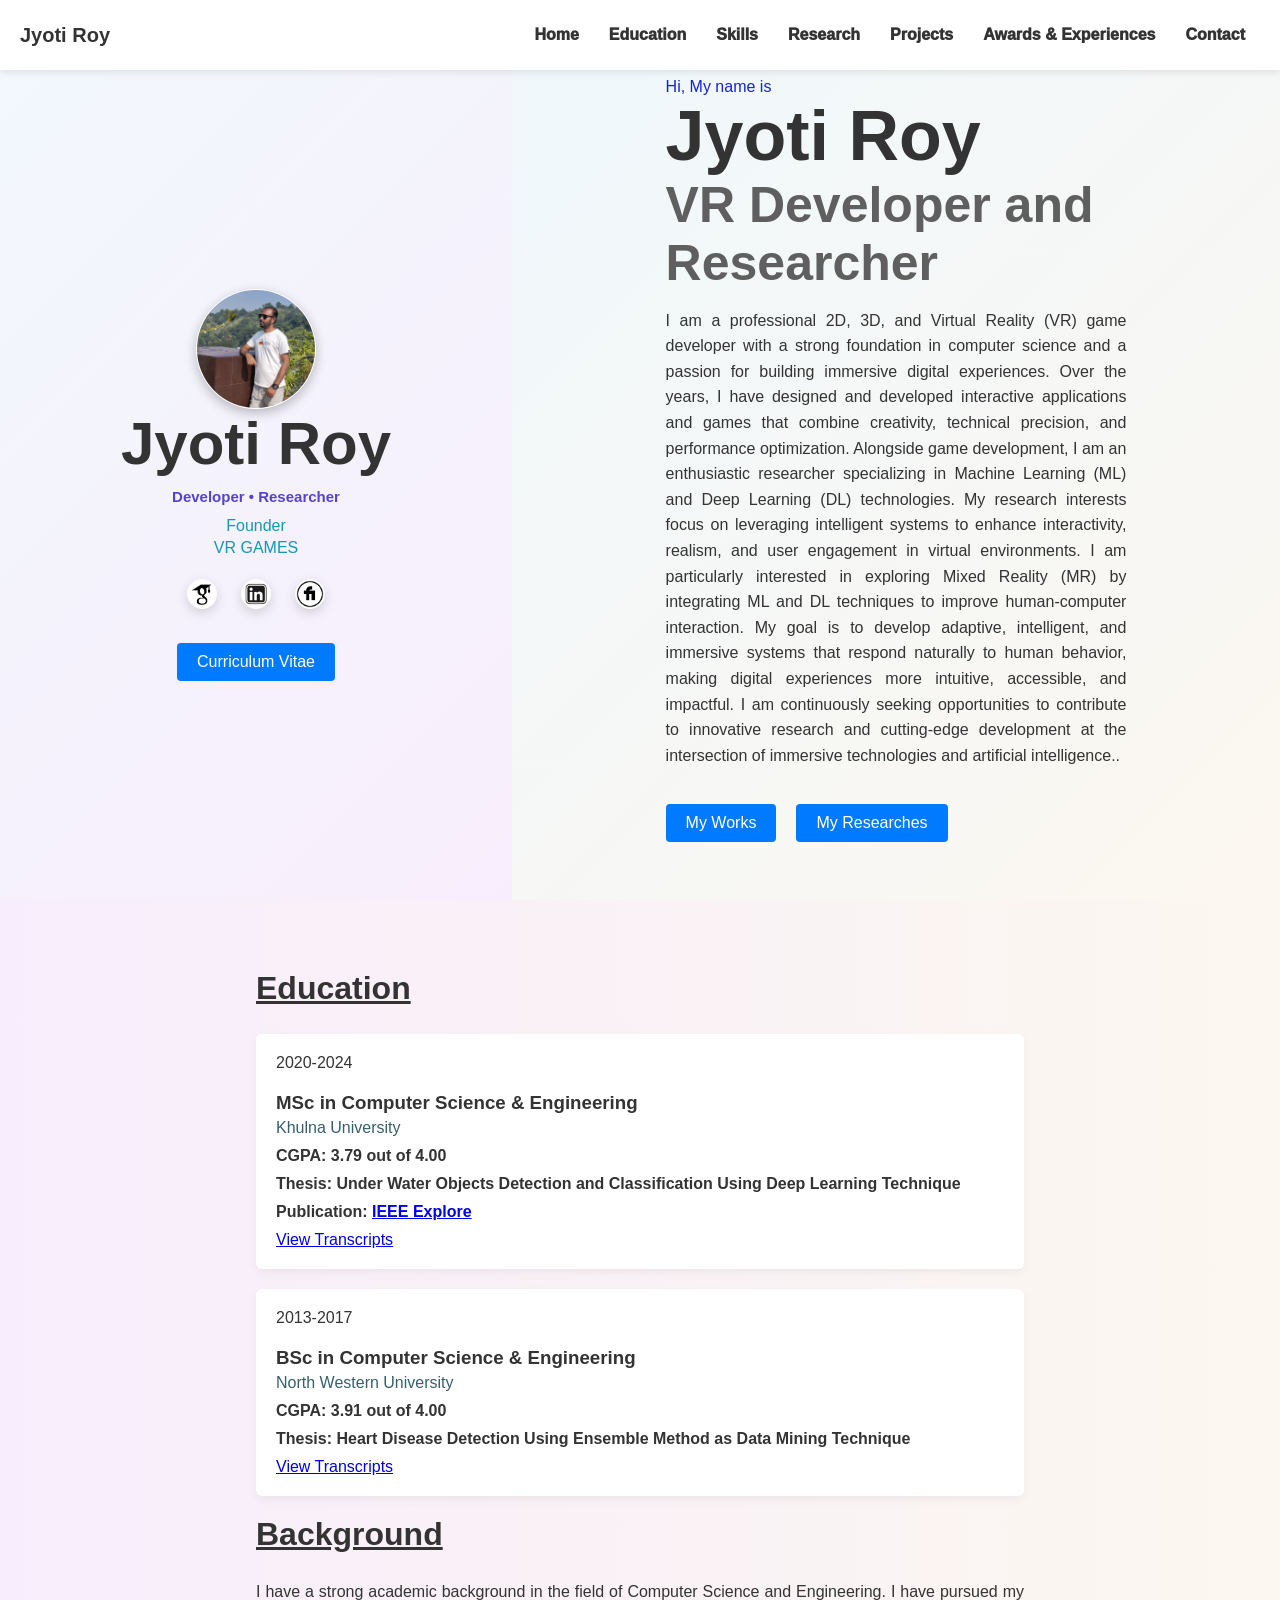
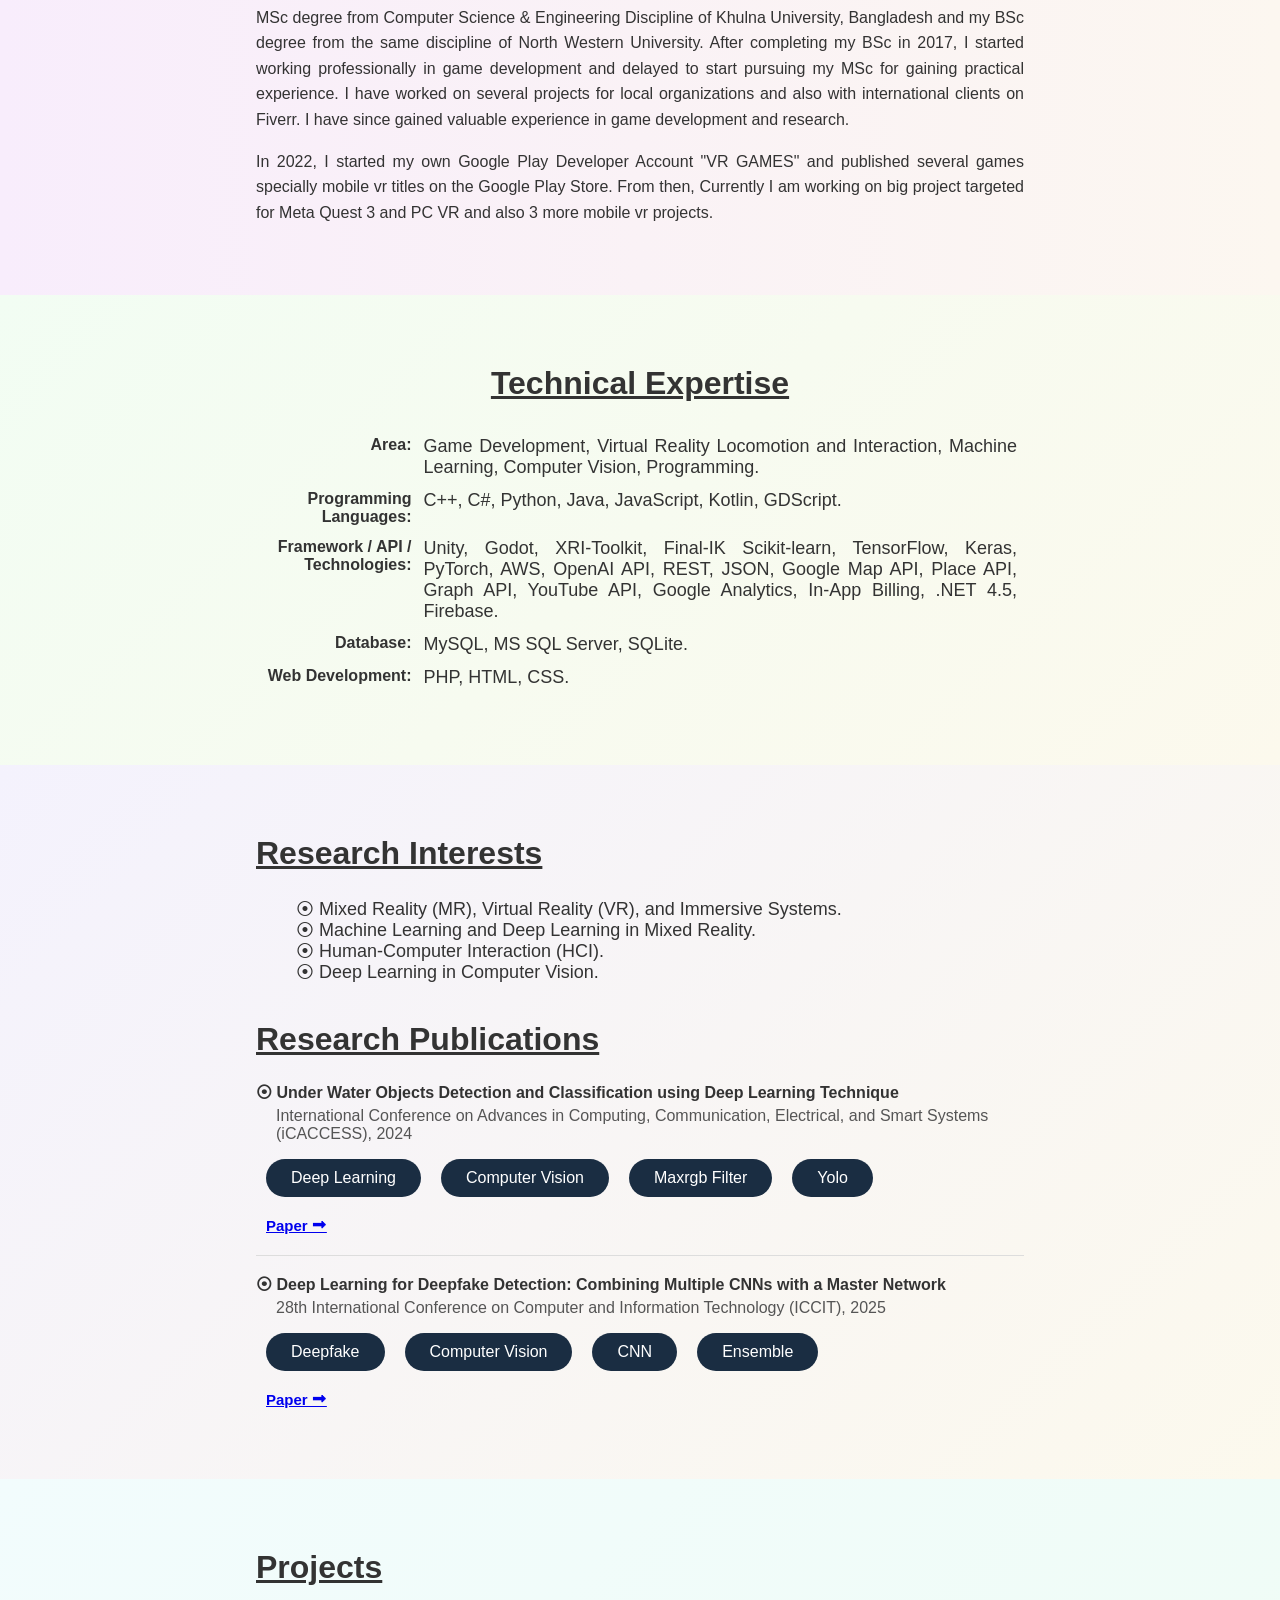
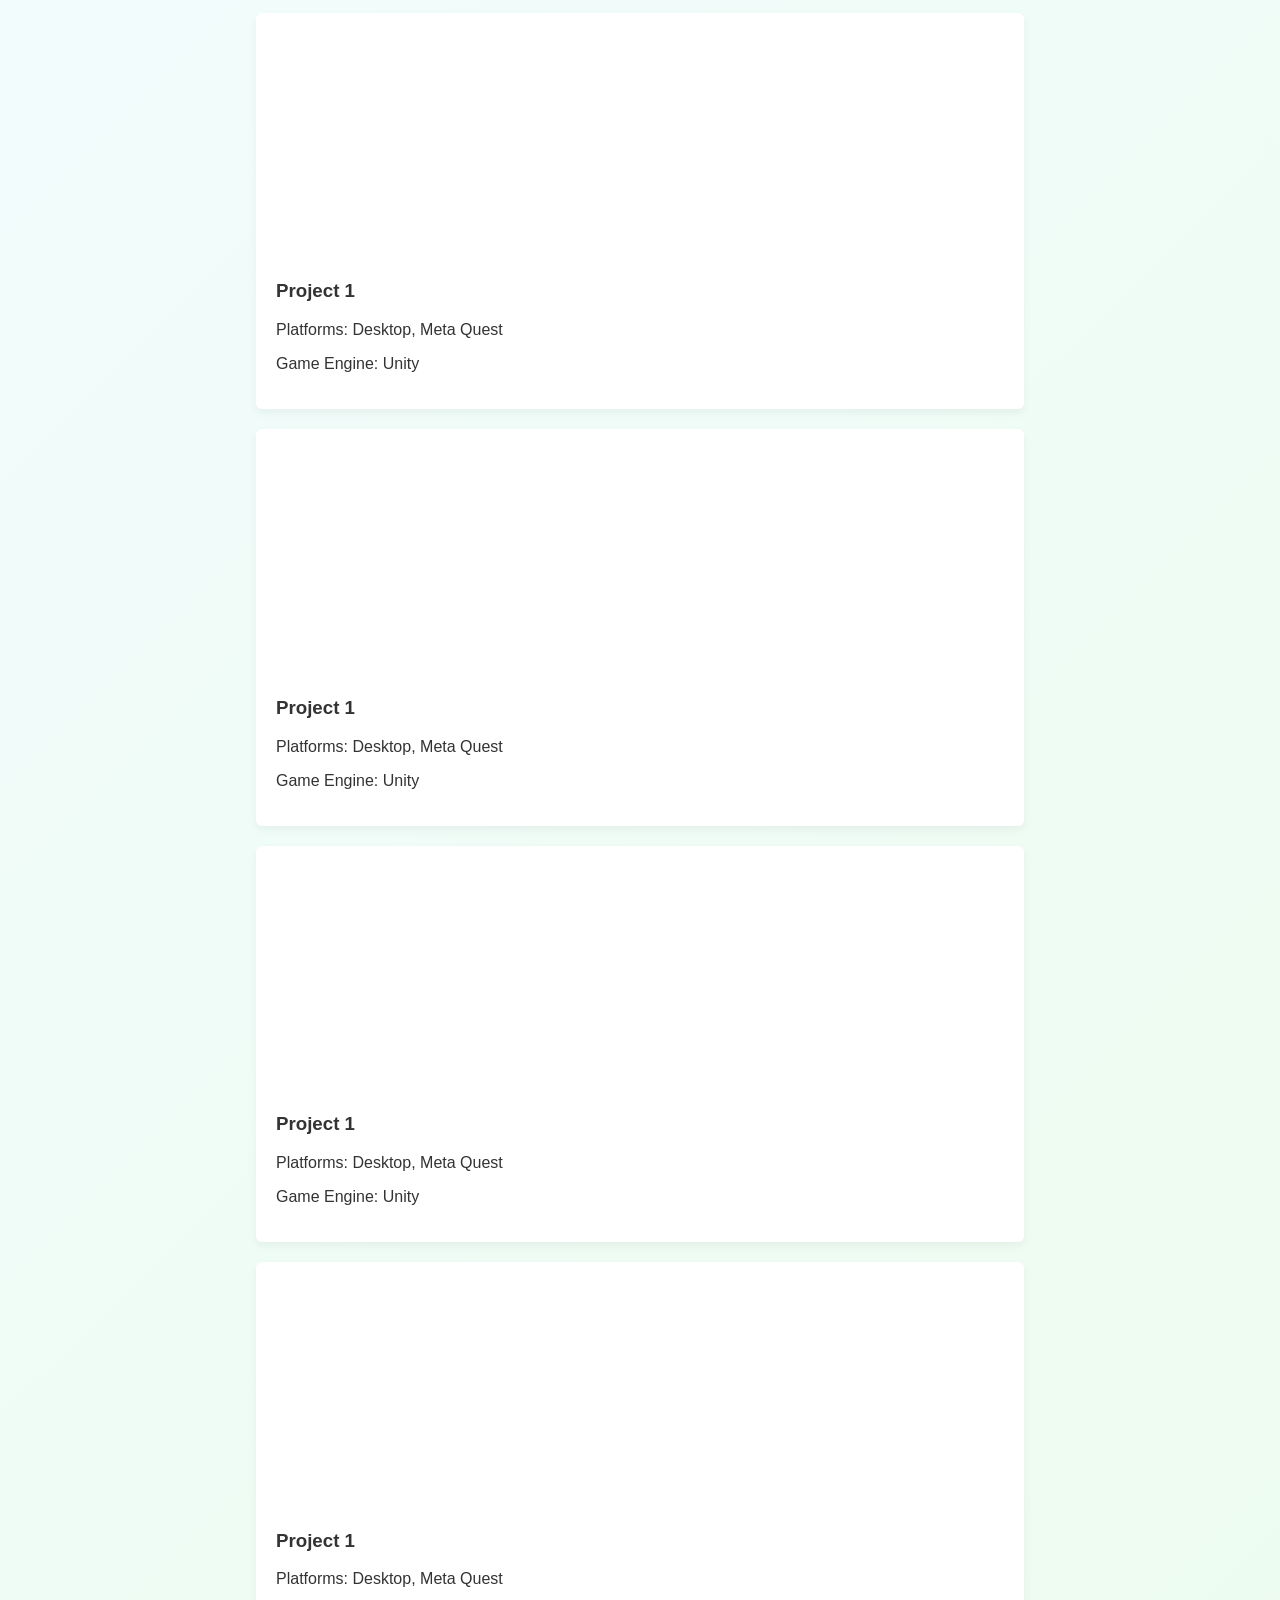
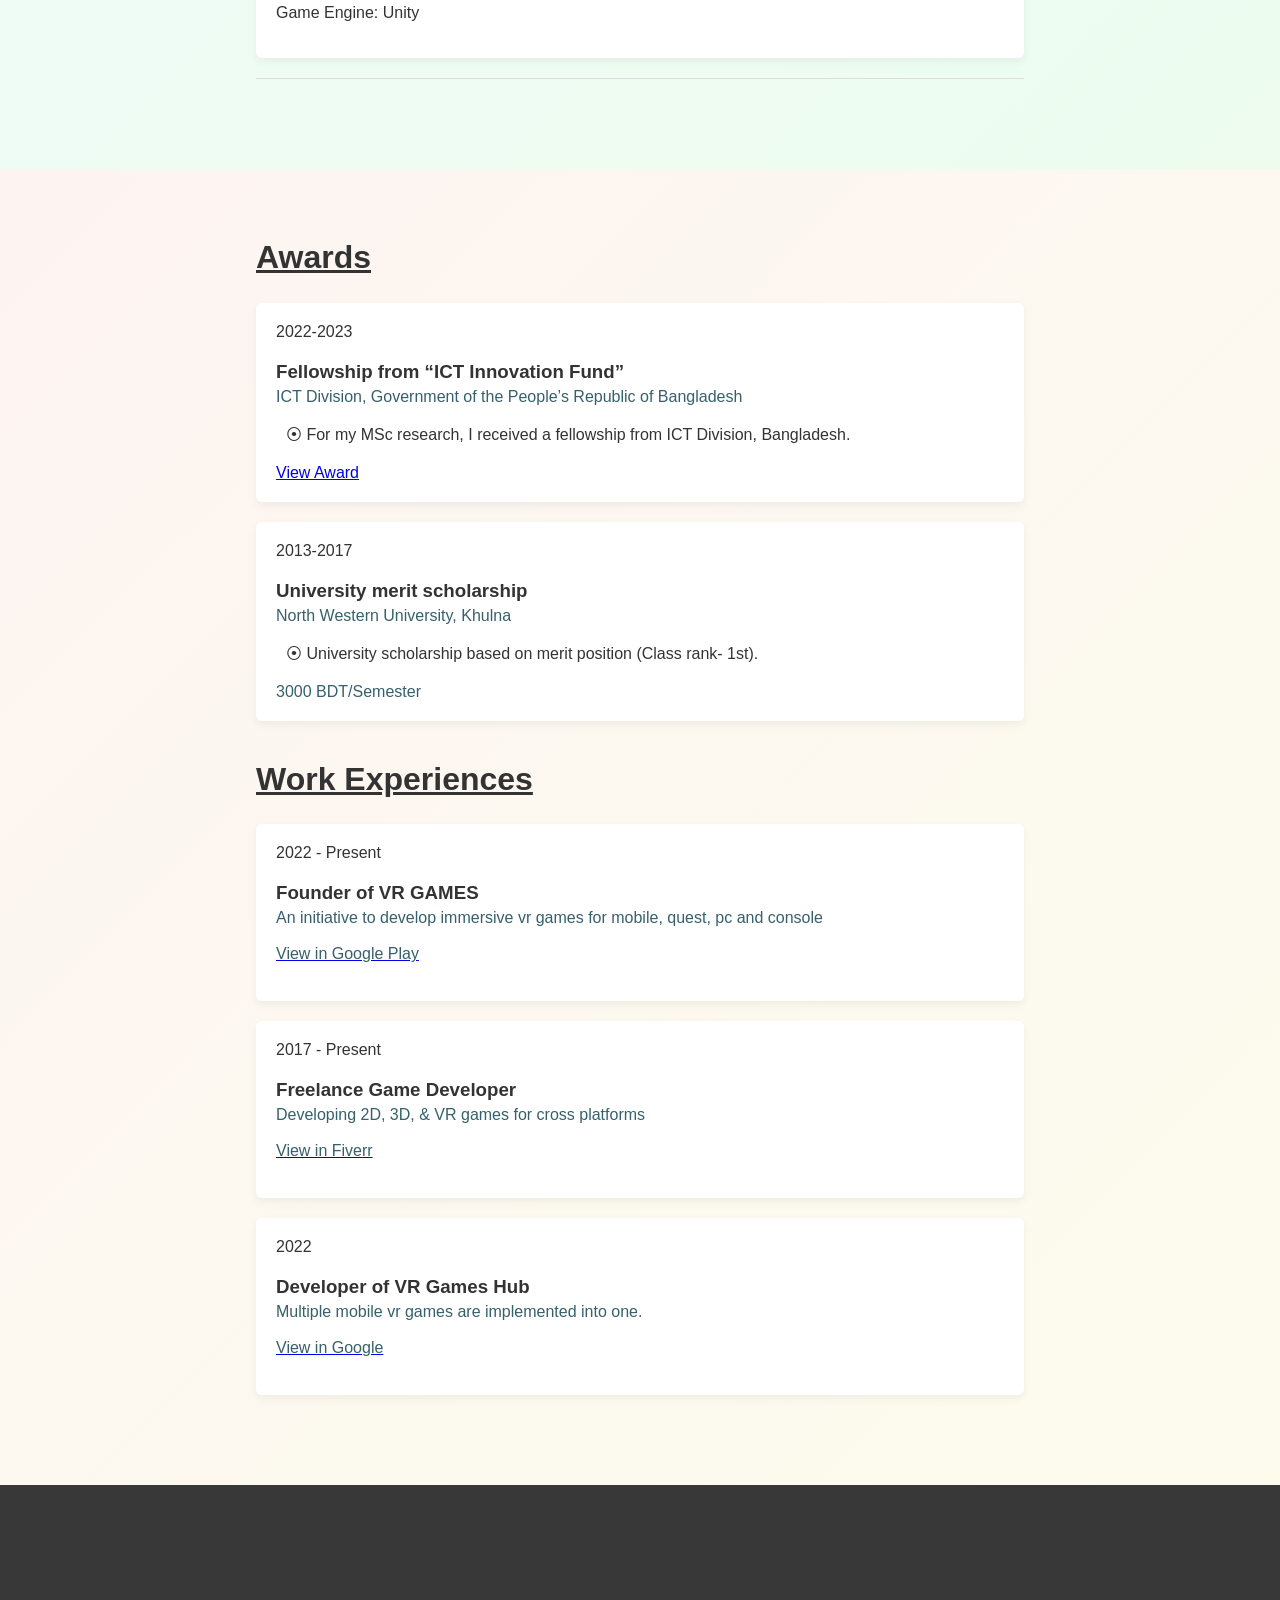
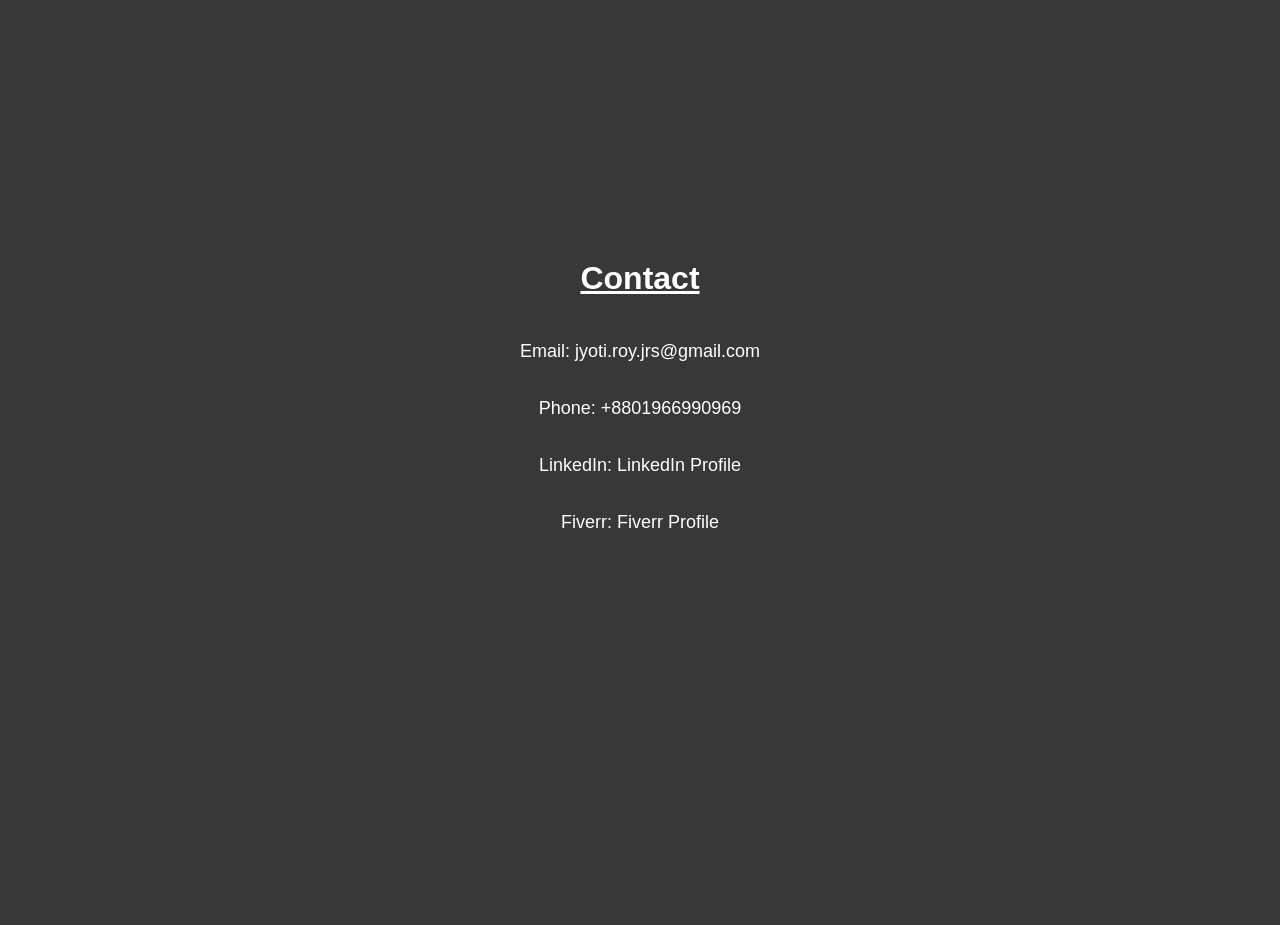
==== commit aa25119d: "Update 9 Update 9" ====
--- a/index.html
+++ b/index.html
@@ -4,7 +4,7 @@
   <meta charset="UTF-8" />
   <meta name="viewport" content="width=device-width, initial-scale=1.0" />
   <title>Your Name | Personal Website</title>
-  <link rel="stylesheet" href="style.css" />
+  <link rel="stylesheet" href="style.css?v=2.0" />
 </head>
 <body>
 
@@ -30,18 +30,19 @@
     </nav>
 
 
-  <!-- Hero -->
+  <!-- Home -->
   <header class="home" id="home">
     <div class="home-base">
         <div class="home-left">
             <img src="images/pp.jpg" alt="Jyoti Roy" class="profile-pic">
             <h1 class="main-name">Jyoti Roy</h1>
             <p class="degic">Developer • Researcher</p>
-            <p class="market">VR - DL</p>
+            <p class="market">Founder</p>
+            <a href="https://play.google.com/store/apps/developer?id=VR+GAMES"> <p class="market">VR GAMES</p></a>
             <div class="profiles">
-                <a href="https://google.com"><img src="images/gs.jpg" alt="google scholar"></a>
-                <a href="https://google.com"><img src="images/ln.avif" alt="linkedin"></a>
-                <a href="https://google.com"><img src="images/fv.jpg" alt="fiverr"></a>
+                <a href="https://scholar.google.com/citations?user=HspggnkAAAAJ"><img src="images/gs.jpg" alt="google scholar"></a>
+                <a href="https://www.linkedin.com/in/jyoti-roy-0829a314a/"><img src="images/ln.avif" alt="linkedin"></a>
+                <a href="https://www.fiverr.com/jyotiroy"><img src="images/fv.jpg" alt="fiverr"></a>
             </div>
             <a href="#projects" class="btn">Curriculum Vitae</a>
         </div>
@@ -71,7 +72,7 @@
             </p>
             <div class="home-right-btns">
               <a href="#projects" class="btn">My Works</a>
-              <a href="#projects" class="btn">My Researches</a>
+              <a href="#research" class="btn">My Researches</a>
             </div>
             
         </div>
@@ -79,7 +80,7 @@
     
   </header>
 
-  <!-- About -->
+  <!-- Education -->
   <section id="education" class="education section">
     <div class="edu-back">
       <h2>Education</h2>
@@ -91,7 +92,7 @@
         <p class="edu-group">Thesis: Under Water Objects Detection 
           and Classification Using Deep Learning Technique</p>
         <p class="edu-group">Publication: <a href="https://ieeexplore.ieee.org/abstract/document/10499509">IEEE Explore</a></p>
-        <a class="transcripts" href="">View Transcripts</a>
+        <a class="transcripts" href="https://drive.google.com/file/d/1ruSn7NOa31wLIZ3sSCfuWWoPx4tDtSTY/view?usp=sharing">View Transcripts</a>
       </div>
       <div class="edu-card">
         <p class="duration">2013-2017</p>
@@ -99,16 +100,26 @@
         <p class="uni">North Western University</p>
         <p class="edu-group" >CGPA: 3.91 out of 4.00</p>
         <p class="edu-group" >Thesis: Heart Disease Detection Using Ensemble Method as Data Mining Technique</p>
-        <a class="transcripts" href="">View Transcripts</a>
+        <a class="transcripts" href="https://drive.google.com/file/d/1pRoetT1ZaDS0DHyWHZnHZyzpdIW1z2F5/view?usp=sharing">View Transcripts</a>
       </div>
       <h2>Background</h2>
       <p class="background">I have a strong academic background in the field of 
         Computer Science and Engineering. I have pursued my MSc 
         degree from Computer Science & Engineering Discipline 
         of Khulna University, Bangladesh and my BSc degree from the
-        same discipline of North Western University. After
-        completing my BSc degree, I started working in the field 
-        of software development and research.</p>
+        same discipline of North Western University. After completing 
+        my BSc in 2017, I started working professionally in 
+        game development and delayed to start pursuing my MSc 
+        for gaining practical experience. I have worked on several
+        projects for local organizations and also with international
+        clients on Fiverr. I have since gained valuable 
+        experience in game development and research.</p>
+        <p class="background">In 2022, I started my own Google Play
+          Developer Account "VR GAMES" and published several games 
+          specially mobile vr titles on the Google Play Store. From then,
+          Currently I am working on big project targeted for Meta Quest 3
+          and PC VR and also 3 more mobile vr projects.
+        </p>
     </div>
     
   </section>
@@ -122,23 +133,19 @@
       <table>
         <tr>
           <th>Area:</th>
-          <td>Machine Learning, Computer Vision, 
-            Mobile App Development, Program Optimization.</td>
+          <td>Game Development, Virtual Reality Locomotion 
+            and Interaction, Machine Learning, Computer Vision, Programming.</td>
         </tr>
         <tr>
           <th>Programming Languages:</th>
-          <td>Java, Python, JavaScript, Kotlin, C++, C#.</td>
-        </tr>
-        <tr>
-          <th>Framework/API/Technologies:</th>
-          <td>Scikit-learn, TensorFlow, Keras, AWS SageMaker, 
-            AWS Rekognition, Pinecone, OpenAI API, J2SE, REST, 
-            JSON, SOAP, AIML, Google Map API, Place API, Graph 
-            API, YouTube API, Google Analytics, In-App Billing 
-            API V3, Volley, OkHttp, Retrofit, Ion, Glide, 
-            Picasso, Dagger, ButterKnife, GSON,.NET 4.0,
-            .NET 4.5,SAPI, BlueCove, HtmlAgilityPack, React, 
-            React Native.</td>
+          <td>C++, C#, Python, Java, JavaScript, Kotlin, GDScript.</td>
+        </tr>
+        <tr>
+          <th>Framework / API / Technologies:</th>
+          <td>Unity, Godot, XRI-Toolkit, Final-IK Scikit-learn, TensorFlow, 
+            Keras, PyTorch, AWS, OpenAI API, REST, JSON, Google Map API, 
+            Place API, Graph API, YouTube API, 
+            Google Analytics, In-App Billing, .NET 4.5, Firebase.</td>
         </tr>
         <tr>
           <th>Database:</th>
@@ -146,7 +153,7 @@
         </tr>
         <tr>
           <th>Web Development:</th>
-          <td>PHP, ASP.NET 4.0, AJAX, HTML, CSS.</td>
+          <td>PHP, HTML, CSS.</td>
         </tr>
       </table>
       
@@ -155,82 +162,154 @@
 
 
    <!-- Research -->
-  <section id="research" class="skill-set research section">
-    <h2>Research Interests</h2>
-    <ul>
-      <li>⦿ Mixed Reality (MR), Virtual Reality (VR), and Immersive Systems.</li>
-      <li>⦿ Machine Learning and Deep Learning in Mixed Reality.</li>
-      <li>⦿ Human-Computer Interaction (HCI).</li>
-      <li>⦿ Deep Learning in Computer Vision.</li>
-    </ul>
-    <h2>Research Publications</h2>
-    <p class="title">⦿ Under Water Objects Detection and Classification using Deep Learning Technique</p>
-    <p class="conf-name">International Conference on Advances in Computing, Communication, Electrical, and Smart Systems (iCACCESS), 2024</p>
-    <div class="research-keywords">
-      <div class="keyword">Deep Learning</div>
-      <div class="keyword">Computer Vision</div>
-      <div class="keyword">Maxrgb Filter</div>
-      <div class="keyword">Yolo</div>
-    </div>
-    <a href="" class="paper-link">Paper ⮕</a>
-    <div class="line"></div>
-    <p class="title">⦿ Under Water Objects Detection and Classification using Deep Learning Technique</p>
-    <p class="conf-name">International Conference on Advances in Computing, Communication, Electrical, and Smart Systems (iCACCESS), 2024</p>
-    <div class="research-keywords">
-      <div class="keyword">Deep Learning</div>
-      <div class="keyword">Computer Vision</div>
-      <div class="keyword">Maxrgb Filter</div>
-      <div class="keyword">Yolo</div>
-    </div>
-    <a href="" class="paper-link">Paper ⮕</a>
+  <section id="research" class="research section">
+    <div class="skill-set">
+        <h2>Research Interests</h2>
+        <ul>
+          <li>⦿ Mixed Reality (MR), Virtual Reality (VR), and Immersive Systems.</li>
+          <li>⦿ Machine Learning and Deep Learning in Mixed Reality.</li>
+          <li>⦿ Human-Computer Interaction (HCI).</li>
+          <li>⦿ Deep Learning in Computer Vision.</li>
+        </ul>
+        <h2>Research Publications</h2>
+        <p class="title">⦿ Under Water Objects Detection and Classification using Deep Learning Technique</p>
+        <p class="conf-name">International Conference on Advances in Computing, Communication, Electrical, and Smart Systems (iCACCESS), 2024</p>
+        <div class="research-keywords">
+          <div class="keyword">Deep Learning</div>
+          <div class="keyword">Computer Vision</div>
+          <div class="keyword">Maxrgb Filter</div>
+          <div class="keyword">Yolo</div>
+        </div>
+        <a href="https://ieeexplore.ieee.org/document/10499509" class="paper-link">Paper ⮕</a>
+        <div class="line"></div>
+        <p class="title">⦿ Deep Learning for Deepfake Detection: Combining Multiple CNNs with a Master Network</p>
+        <p class="conf-name"> 28th International Conference on Computer and Information Technology (ICCIT), 2025</p>
+        <div class="research-keywords">
+          <div class="keyword">Deepfake</div>
+          <div class="keyword">Computer Vision</div>
+          <div class="keyword">CNN</div>
+          <div class="keyword">Ensemble</div>
+        </div>
+        <a href="https://drive.google.com/drive/folders/1dzoy5NXe0N66nfNGs39CGH_ABFaqNXJ9?usp=sharing" class="paper-link">Paper ⮕</a>
+    </div>
+  
   </section>
 
 
   <!-- Projects -->
-  <section id="projects" class="section skill-set projects">
-    <h2>Projects</h2>
-    <div class="projects-grid">
-      <div class="project-card">
-        <iframe width="400" height="225" 
-        src="https://www.youtube.com/embed/uEUe415-r80?si=UuAmFANMj_M584m4" 
-        title="YouTube video player" 
-        frameborder="0" 
-        allow="accelerometer; autoplay; clipboard-write; encrypted-media; gyroscope; picture-in-picture; web-share" 
-        referrerpolicy="strict-origin-when-cross-origin" 
-        allowfullscreen></iframe>
-        <h3>Project 1</h3>
-        <p>Platforms: Desktop, Meta Quest</p>
-        <p>Game Engine: Unity</p>
-      </div>
-      <div class="project-card">
-        <iframe width="400" height="225" 
-          src="https://www.youtube.com/embed/VIDEO_ID"
-          title="YouTube video player"
-          frameborder="0"
-          allowfullscreen>
-        </iframe>
-        <h3>Project 1</h3>
-        <p>Platforms: Desktop, Meta Quest</p>
-        <p>Game Engine: Unity</p>
-      </div>
-      <div class="project-card">
-        <iframe width="400" height="225" 
-          src="https://www.youtube.com/embed/VIDEO_ID"
-          title="YouTube video player"
-          frameborder="0"
-          allowfullscreen>
-        </iframe>
-        <h3>Project 1</h3>
-        <p>Platforms: Desktop, Meta Quest</p>
-        <p>Game Engine: Unity</p>
-      </div>
-    </div>
+  <section id="projects" class="section projects">
+    <div class="project-area">
+      <h2>Projects</h2>
+      <div class="projects-grid">
+        <div class="project-card">
+          <iframe width="400" height="225" 
+          src="https://www.youtube.com/embed/uEUe415-r80?si=UuAmFANMj_M584m4" 
+          title="YouTube video player" 
+          frameborder="0" 
+          allow="accelerometer; autoplay; clipboard-write; encrypted-media; gyroscope; picture-in-picture; web-share" 
+          referrerpolicy="strict-origin-when-cross-origin" 
+          allowfullscreen></iframe>
+          <h3>Project 1</h3>
+          <p>Platforms: Desktop, Meta Quest</p>
+          <p>Game Engine: Unity</p>
+        </div>
+        <div class="project-card">
+          <iframe width="400" height="225" 
+            src="https://www.youtube.com/embed/VIDEO_ID"
+            title="YouTube video player"
+            frameborder="0"
+            allowfullscreen>
+          </iframe>
+          <h3>Project 1</h3>
+          <p>Platforms: Desktop, Meta Quest</p>
+          <p>Game Engine: Unity</p>
+        </div>
+        <div class="project-card">
+          <iframe width="400" height="225" 
+            src="https://www.youtube.com/embed/VIDEO_ID"
+            title="YouTube video player"
+            frameborder="0"
+            allowfullscreen>
+          </iframe>
+          <h3>Project 1</h3>
+          <p>Platforms: Desktop, Meta Quest</p>
+          <p>Game Engine: Unity</p>
+        </div>
+        <div class="project-card">
+          <iframe width="400" height="225" 
+            src="https://www.youtube.com/embed/VIDEO_ID"
+            title="YouTube video player"
+            frameborder="0"
+            allowfullscreen>
+          </iframe>
+          <h3>Project 1</h3>
+          <p>Platforms: Desktop, Meta Quest</p>
+          <p>Game Engine: Unity</p>
+        </div>
+      </div>
+      <div class="line"></div>
+    </div>
+    
+  </section>
+
+
+  <!-- Experience -->
+  <section id="exp" class="exp section">
+    <div class="edu-back">
+      <h2>Awards</h2>
+      
+      <div class="edu-card">
+        <p class="duration">2022-2023</p>
+        <h3>Fellowship from “ICT Innovation Fund”</h3>
+        <p class="uni">ICT Division, Government of the People’s Republic of Bangladesh</p>
+        <p class="awrd-desc">⦿ For my MSc research, I received a fellowship from ICT Division, Bangladesh.</p>
+        <a class="transcripts" href="https://drive.google.com/file/d/1JvOqBuwuFu76b7-qpn1NgbEyl1EVGfpn/view?usp=sharing">View Award</a>
+      </div>
+
+      <div class="edu-card">
+        <p class="duration">2013-2017</p>
+        <h3>University merit scholarship</h3>
+        <p class="uni">North Western University, Khulna</p>
+        <p class="awrd-desc">⦿ University scholarship based on merit position (Class rank- 1st).</p>
+        <p class="uni">3000 BDT/Semester</p>
+      </div>
+
+      <h2 style="padding-top: 20px;">Work Experiences</h2>
+      <div class="edu-card">
+        <p class="duration">2022 - Present</p>
+        <h3>Founder of VR GAMES</h3>
+        <p class="uni">An initiative to develop immersive vr games for mobile, quest, pc and console</p>
+        <a style="padding: 10px;" href="https://play.google.com/store/apps/developer?id=VR+GAMES"><p class="uni">View in Google Play</p></a> 
+      </div>
+
+       <div class="edu-card">
+        <p class="duration">2017 - Present</p>
+        <h3>Freelance Game Developer</h3>
+        <p class="uni">Developing 2D, 3D, & VR games for cross platforms</p>
+        <a style="padding: 10px;" href="https://www.fiverr.com/jyotiroy"><p class="uni">View in Fiverr</p></a> 
+      </div>
+
+      <div class="edu-card">
+        <p class="duration">2022</p>
+        <h3>Developer of VR Games Hub</h3>
+        <p class="uni">Multiple mobile vr games are implemented into one.</p>
+        <a style="padding: 10px;" href="https://www.google.com/search?q=vr+games+hub&oq=vr+games+hub"><p class="uni">View in Google</p></a> 
+      </div>
+      
+    </div>
+    
   </section>
 
   <!-- Contact -->
-  <section id="contact" class="section">
-    <h2>Contact</h2>
-    <p>Email: your@email.com</p>
+  <section id="contact" class="section contacts">
+    <div class="contacts-area">
+      <h2>Contact</h2>
+      <p>Email: jyoti.roy.jrs@gmail.com</p>
+      <p>Phone: +8801966990969</p>
+      <p>LinkedIn: <a href="https://www.linkedin.com/in/jyoti-roy-0829a314a">LinkedIn Profile</a></p>
+      <p>Fiverr: <a href="https://www.fiverr.com/jyotiroy">Fiverr Profile</a></p>
+    </div>
+    
   </section>
 
   <script>
--- a/style.css
+++ b/style.css
@@ -151,12 +151,14 @@
     font-weight: 600;
 }
 .market{
-    margin: 0px;
+    margin: 2px;
     text-decoration: none;
-    color: rgb(65, 65, 65);
+    color: rgb(20, 153, 177);
     font-size: medium;
 }
-
+.home-left a{
+    text-decoration: none; 
+}
 .profiles{
     margin-top: 10px;
     margin-bottom: 30px;
@@ -234,7 +236,7 @@
 
 
 .education {
-  background: linear-gradient(135deg, #F2F8FD, #F8EDFC);
+  background: linear-gradient(90deg, #F8EDFC, #FCF7F0);
 }
 
 .edu-back{
@@ -282,10 +284,11 @@
 .background{
   margin-bottom: 0px;
   text-align: justify;
+  line-height: 1.6;
 }
 
 .skills {
-  background: linear-gradient(135deg, #f6fdf2, #fcfaed);
+  background: linear-gradient(135deg, #f2fdf3, #fcf9ed);
 }
 
 .skill-set {
@@ -313,6 +316,9 @@
   vertical-align: top; 
 }
 
+.research {
+  background: linear-gradient(135deg, #f4f2fd, #fcf9ed);
+}
 
 .research h2 {
   margin-top: 0px;
@@ -369,60 +375,36 @@
 
 }
 
-
-@media (max-width: 768px) {
-    .home-base {
-        flex-direction: column;
-    }
-    .home{
-      height: fit-content;
-    }
-    .home-left,
-    .home-right {
-        flex: 0 0 100%;
-        height: 1000px;
-    }
-    .a1, .a2, .a3, .a4{
-      margin-left: 10%;
-    }
-    .a2{
-      font-size: 40px;
-    }
-    .a3{
-      font-size: 30px;
-    }
-    .a4{
-      margin-right: 10%;
-    }
-    .home-right-btns{
-      margin-left: 10%;
-      margin-right: 10%;
-    }
-    .edu-back{
-      margin-left: 10%;
-      margin-right: 10%;  
-    }
-    .skill-set {
-      padding-top: 20px;
-      margin-left: 10%;
-      margin-right: 10%;
-    }
-    
-}
-
-
-
-/* ===== Sections ===== */
-.section {
-  padding-top: 70px;
-  padding-bottom: 70px;
-}
-
-.gray {
-  background: #f9f9f9;
-}
+.line2{
+
+  height: 1px;
+  margin: 0;
+  margin-left: 20%;
+  margin-right: 20%;
+  background-color: #ddd;
+
+}
+
 
 /* ===== Projects ===== */
+
+.projects {
+  background: linear-gradient(135deg, #f2fcfd, #edfcef);
+}
+
+.project-area {
+  margin-left: 20%;
+  margin-right: 20%;
+
+}
+
+.project-area h2 {
+  margin-top: 0px;
+  text-decoration: underline;
+  font-size: xx-large;
+  text-align: left;
+}
+
 .projects-grid {
   display: flex;
   gap: 20px;
@@ -436,6 +418,116 @@
   border-radius: 6px;
   box-shadow: 0 4px 10px rgba(0,0,0,0.05);
 }
+
+
+.exp{
+  background: linear-gradient(135deg, #fdf4f2, #fcfced);
+
+}
+
+.awrd-desc{
+  margin-top: 20px;
+  margin-bottom: 20px;
+  margin-left: 10px;
+}
+
+.contacts{
+  background-color: #383838;
+}
+.contacts-area{
+  margin-left: 20%;
+  margin-right: 20%;
+  height: 100vh;
+  display: flex;            /* turn div into flex container */
+  flex-direction: column;    /* stack items vertically */
+  justify-content: center;   /* vertical center */
+  align-items: center;
+}
+
+.contacts-area h2 {
+  margin-top: 0px;
+  text-decoration: underline;
+  font-size: xx-large;
+  text-align: center; 
+  color: white; 
+}
+
+.contacts-area h2 {
+  color: white; 
+
+}
+
+.contacts-area a {
+  color: white; 
+  text-decoration: none;
+}
+
+.contacts p{
+  color: white;
+  text-align: center;
+  font-size: 18px;
+}
+
+@media (max-width: 768px) {
+    .home-base {
+        flex-direction: column;
+    }
+    .home{
+      height: fit-content;
+    }
+    .home-left,
+    .home-right {
+        flex: 0 0 100%;
+        height: 1000px;
+    }
+    .a1, .a2, .a3, .a4{
+      margin-left: 10%;
+    }
+    .a2{
+      font-size: 40px;
+    }
+    .a3{
+      font-size: 30px;
+    }
+    .a4{
+      margin-right: 10%;
+    }
+    .home-right-btns{
+      margin-left: 10%;
+      margin-right: 10%;
+    }
+    .edu-back{
+      margin-left: 10%;
+      margin-right: 10%;  
+    }
+    .skill-set {
+      padding-top: 20px;
+      margin-left: 10%;
+      margin-right: 10%;
+    }
+    .project-area{
+      margin-left: 10%;
+      margin-right: 10%;
+    }
+    .contacts-area{
+      margin-left: 10%;
+      margin-right: 10%;
+    }
+    
+}
+
+
+
+/* ===== Sections ===== */
+.section {
+  padding-top: 70px;
+  padding-bottom: 70px;
+}
+
+.gray {
+  background: #f9f9f9;
+}
+
 
 /* ===== Responsive ===== */
 @media (max-width: 768px) {
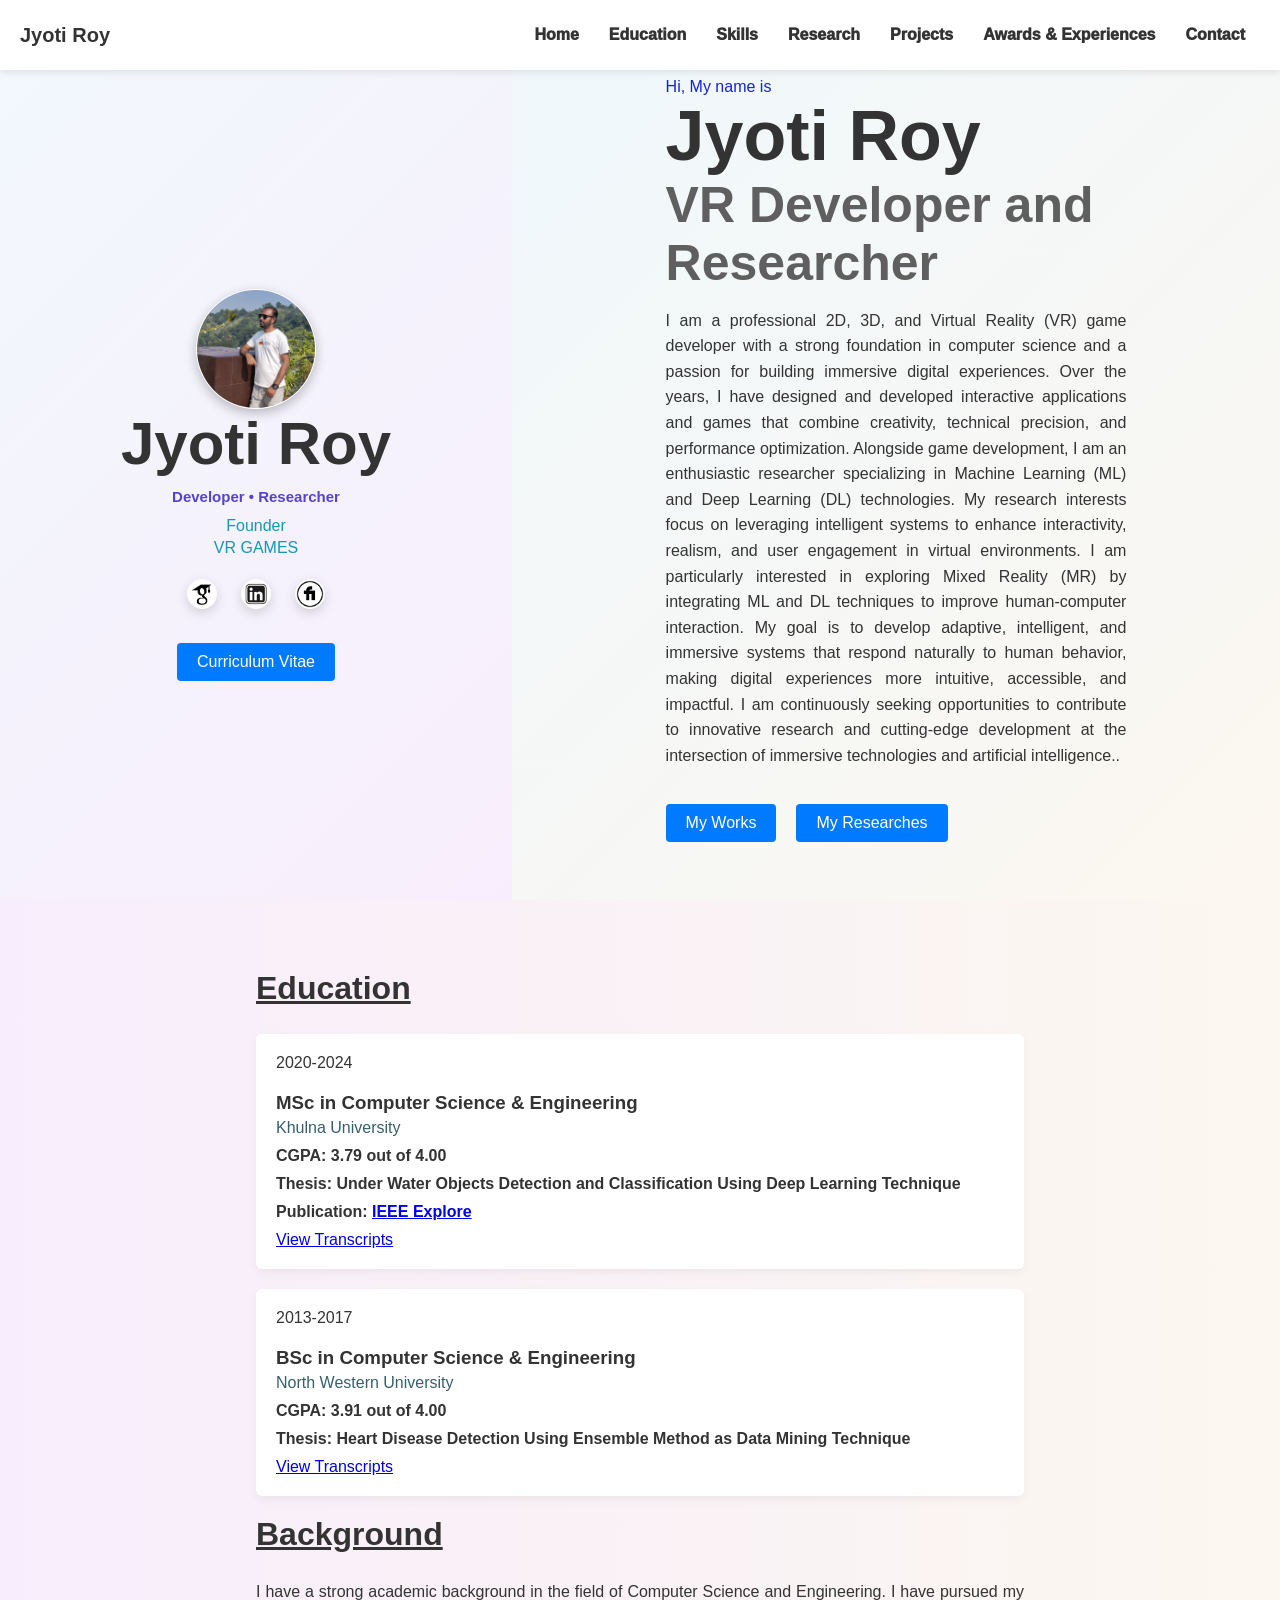
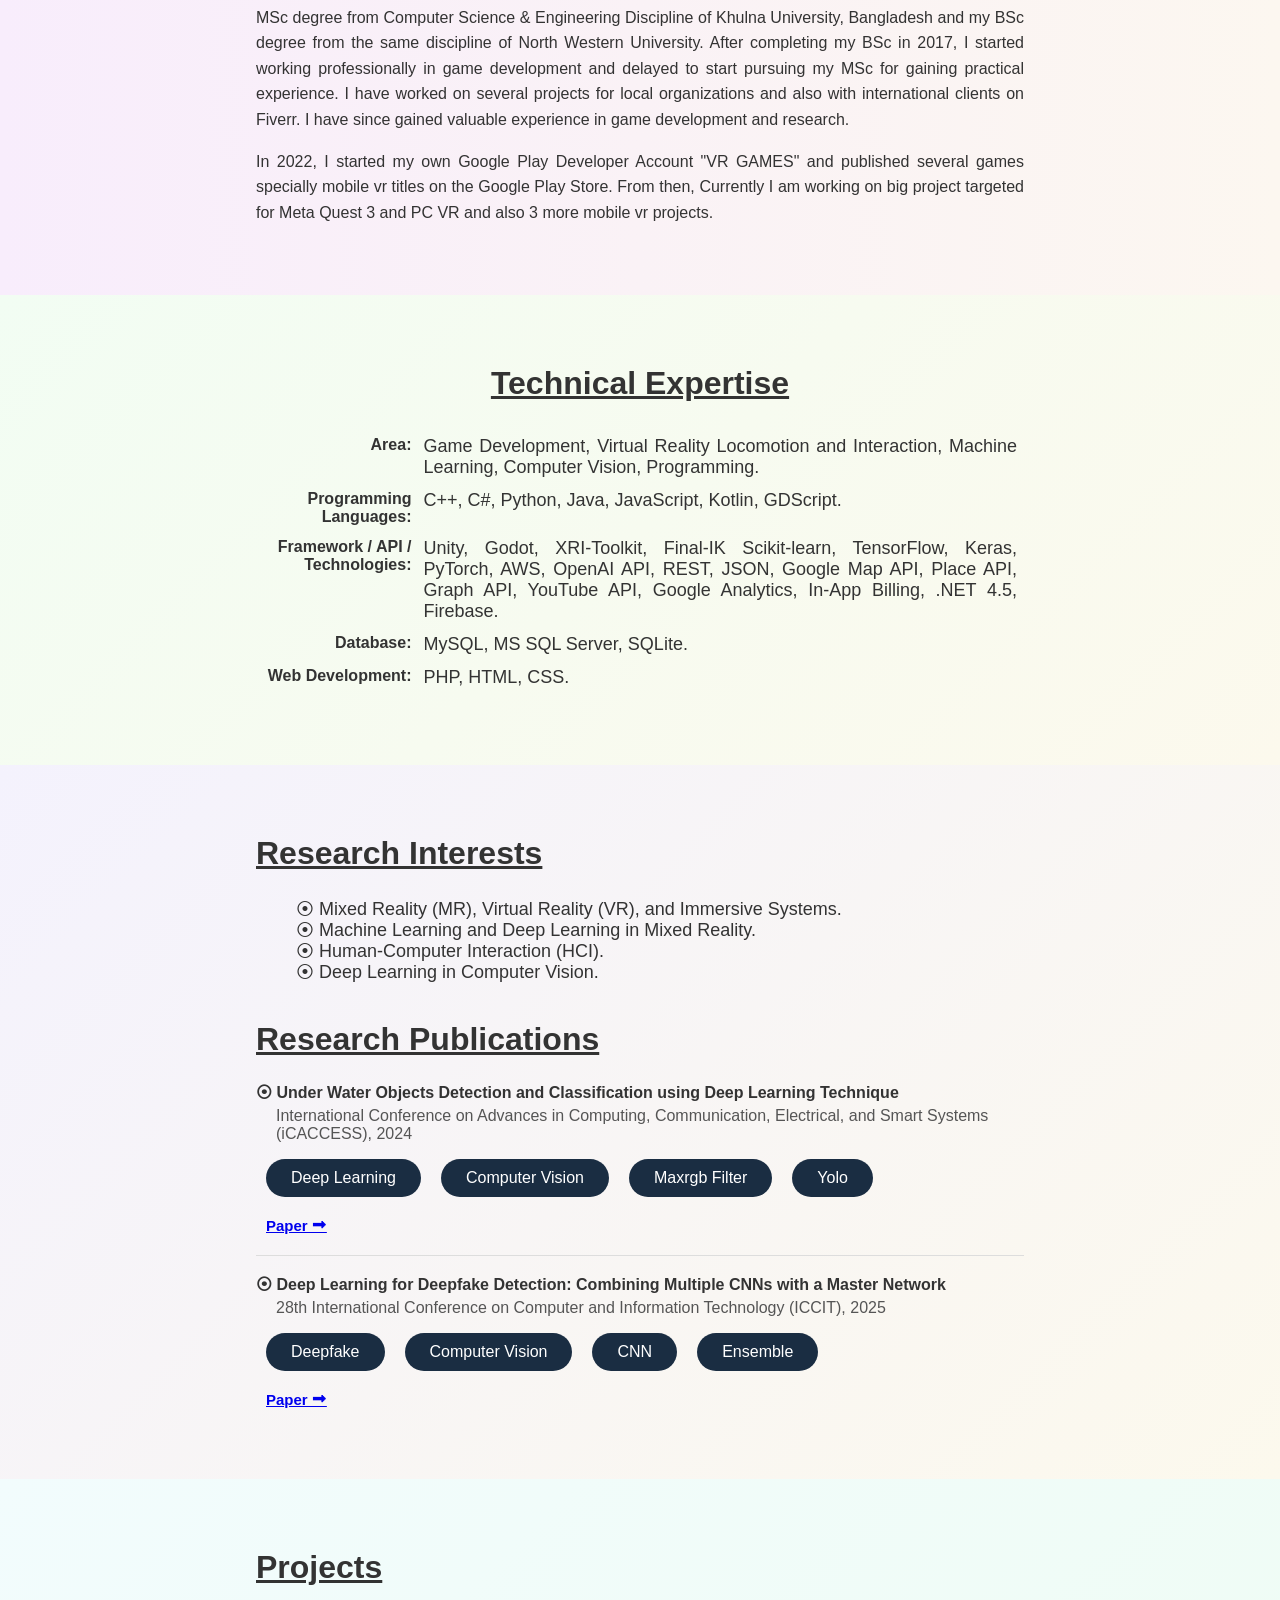
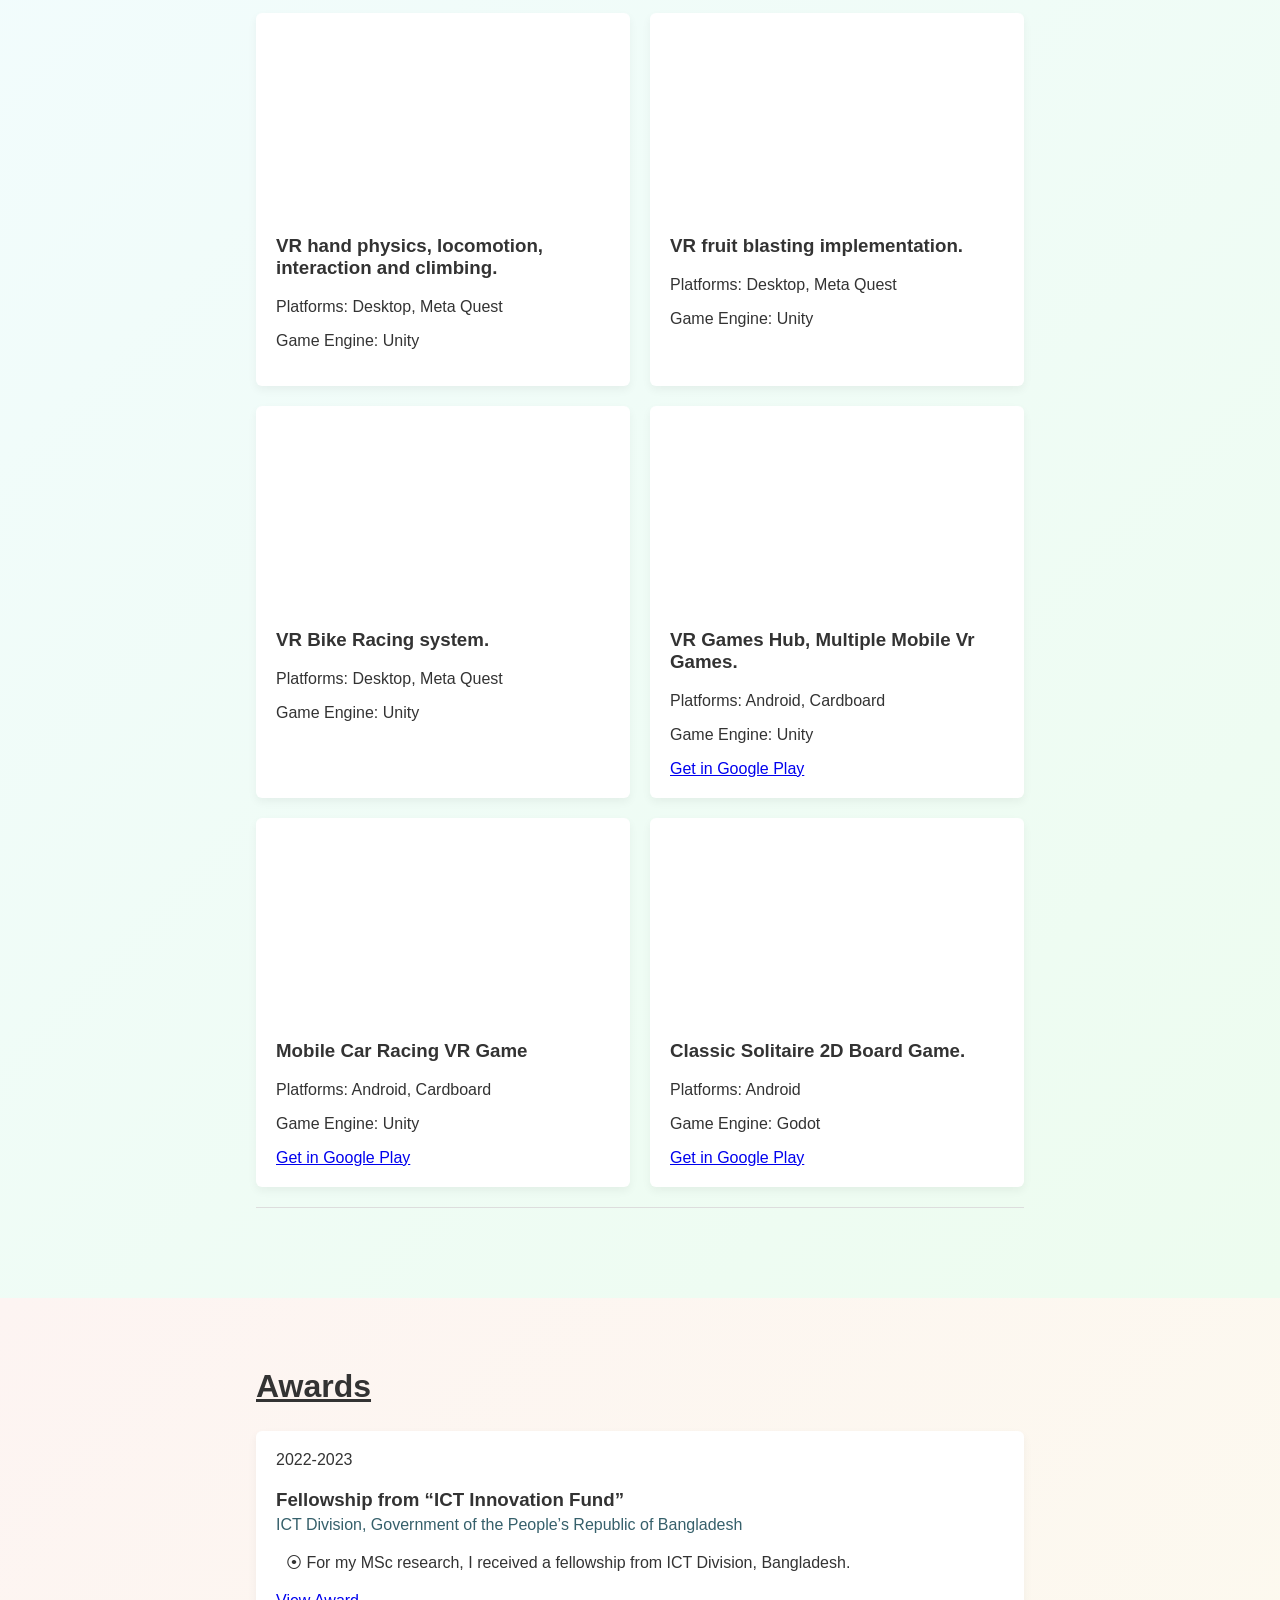
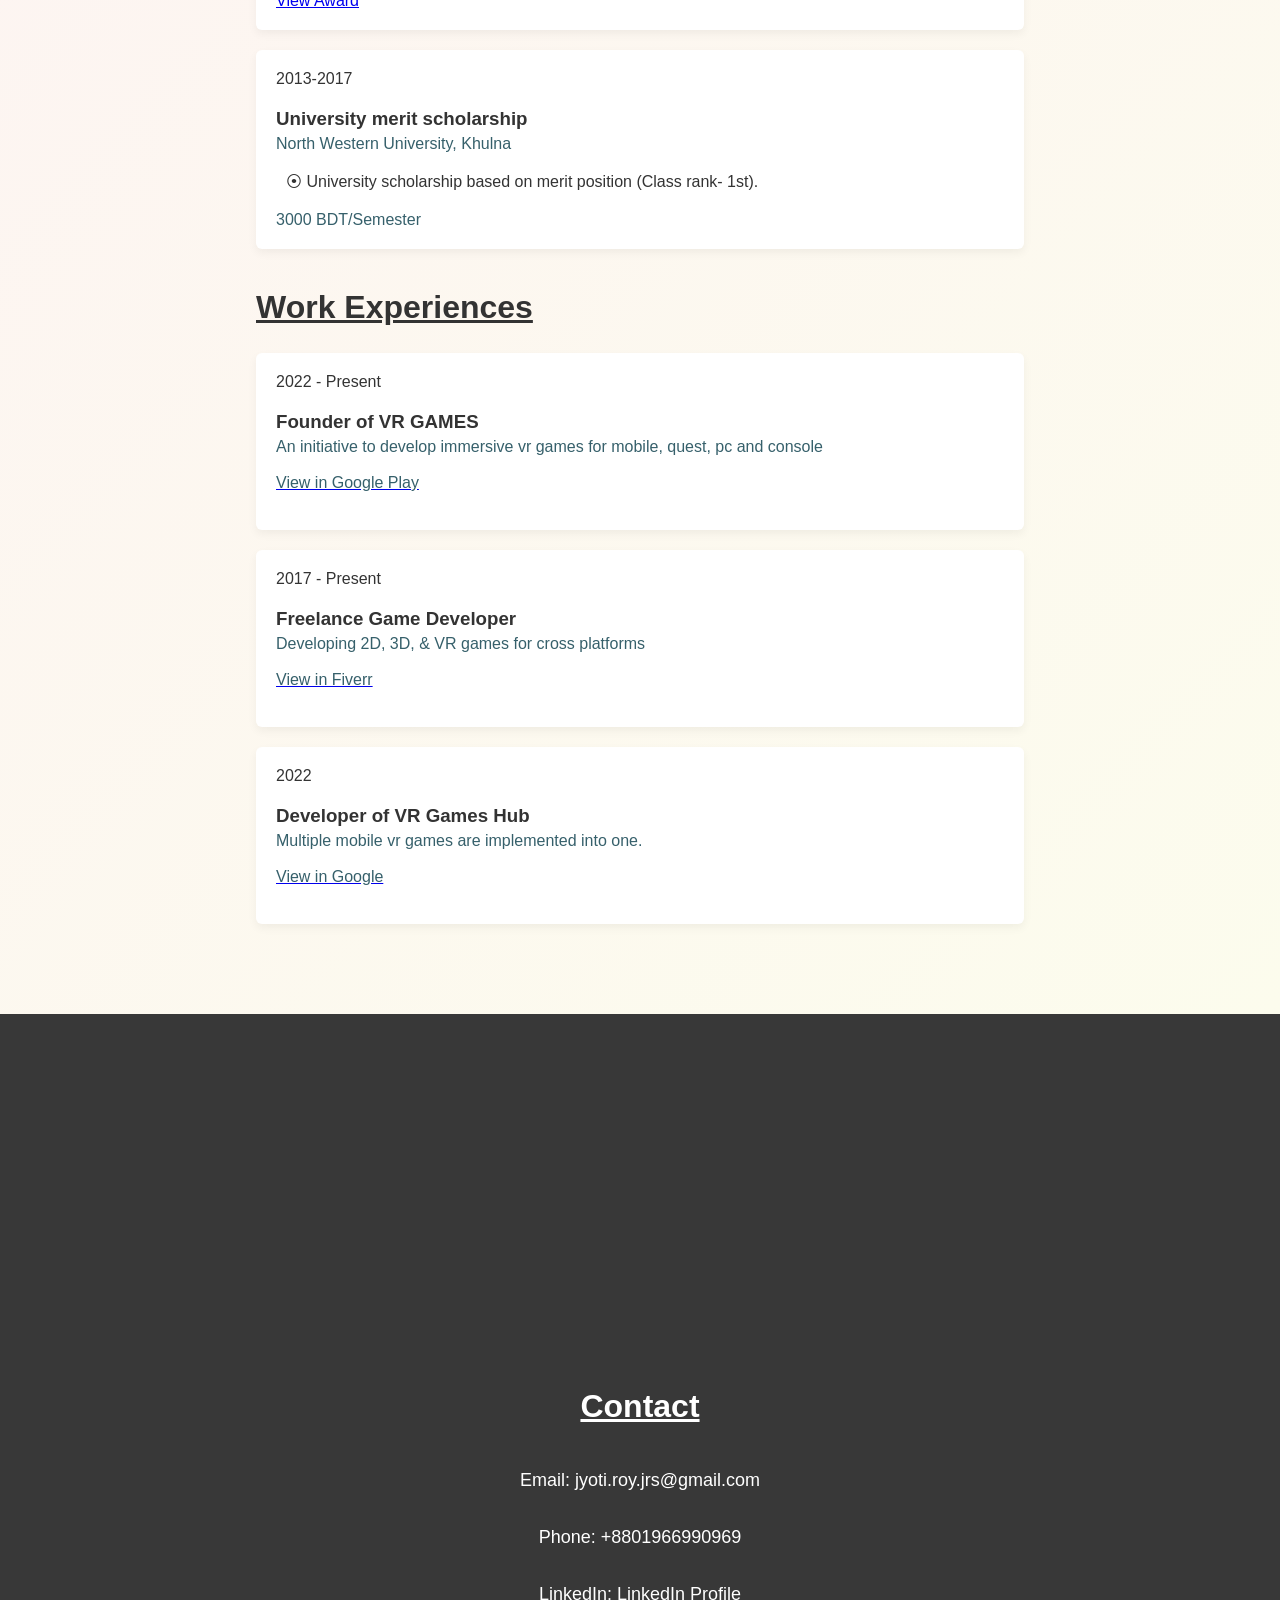
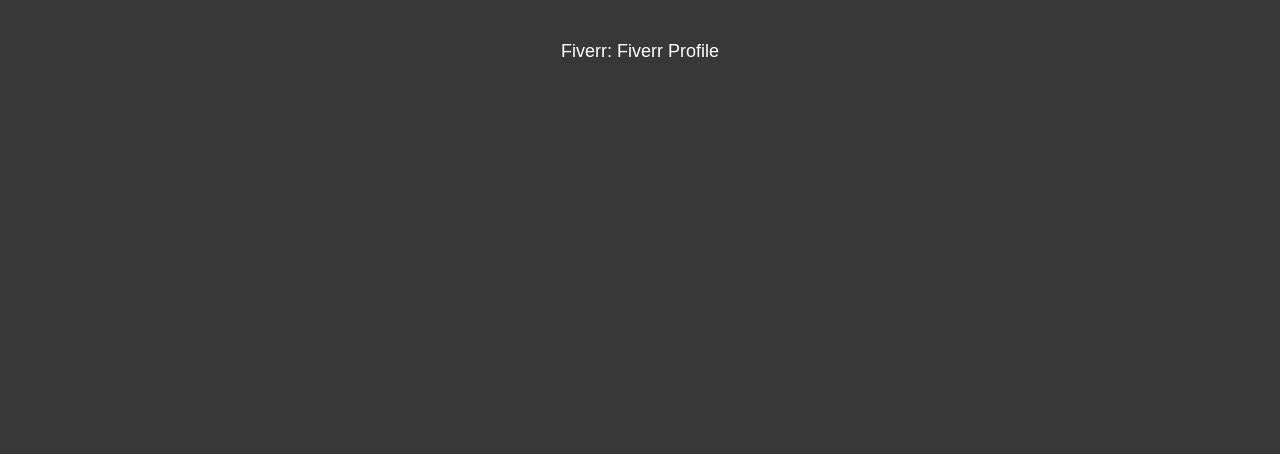
==== commit b89766e7: "Update 10 Update 10" ====
--- a/index.html
+++ b/index.html
@@ -202,50 +202,83 @@
       <h2>Projects</h2>
       <div class="projects-grid">
         <div class="project-card">
-          <iframe width="400" height="225" 
-          src="https://www.youtube.com/embed/uEUe415-r80?si=UuAmFANMj_M584m4" 
-          title="YouTube video player" 
-          frameborder="0" 
-          allow="accelerometer; autoplay; clipboard-write; encrypted-media; gyroscope; picture-in-picture; web-share" 
-          referrerpolicy="strict-origin-when-cross-origin" 
-          allowfullscreen></iframe>
-          <h3>Project 1</h3>
+          <iframe width="320" height="180" 
+          src="https://www.youtube.com/embed/vPnDwvNM28U?si=5RjHoMOjHiKkaDId" 
+          title="YouTube video player" 
+          frameborder="0" 
+          allow="accelerometer; autoplay; clipboard-write; encrypted-media; gyroscope; picture-in-picture; web-share" 
+          referrerpolicy="strict-origin-when-cross-origin" 
+          allowfullscreen></iframe>
+          <h3>VR hand physics, locomotion, interaction and climbing.</h3>
           <p>Platforms: Desktop, Meta Quest</p>
           <p>Game Engine: Unity</p>
         </div>
         <div class="project-card">
-          <iframe width="400" height="225" 
-            src="https://www.youtube.com/embed/VIDEO_ID"
-            title="YouTube video player"
-            frameborder="0"
-            allowfullscreen>
-          </iframe>
-          <h3>Project 1</h3>
+          <iframe width="320" height="180" 
+          src="https://www.youtube.com/embed/PKu1lPmp5Fs?si=my3g4YNkaXHxWIC3" 
+          title="YouTube video player" 
+          frameborder="0" 
+          allow="accelerometer; autoplay; clipboard-write; encrypted-media; gyroscope; picture-in-picture; web-share" 
+          referrerpolicy="strict-origin-when-cross-origin" 
+          allowfullscreen></iframe>
+          <h3>VR fruit blasting implementation.</h3>
           <p>Platforms: Desktop, Meta Quest</p>
           <p>Game Engine: Unity</p>
         </div>
         <div class="project-card">
-          <iframe width="400" height="225" 
-            src="https://www.youtube.com/embed/VIDEO_ID"
-            title="YouTube video player"
-            frameborder="0"
-            allowfullscreen>
-          </iframe>
-          <h3>Project 1</h3>
+          <iframe width="320" height="180" 
+          src="https://www.youtube.com/embed/4jZt9leW4E0?si=JLn6IOSAZt30gxTn" 
+          title="YouTube video player" 
+          frameborder="0" 
+          allow="accelerometer; autoplay; clipboard-write; encrypted-media; gyroscope; picture-in-picture; web-share" 
+          referrerpolicy="strict-origin-when-cross-origin" 
+          allowfullscreen></iframe>
+          <h3>VR Bike Racing system.</h3>
           <p>Platforms: Desktop, Meta Quest</p>
           <p>Game Engine: Unity</p>
         </div>
-        <div class="project-card">
-          <iframe width="400" height="225" 
-            src="https://www.youtube.com/embed/VIDEO_ID"
-            title="YouTube video player"
-            frameborder="0"
-            allowfullscreen>
-          </iframe>
-          <h3>Project 1</h3>
-          <p>Platforms: Desktop, Meta Quest</p>
-          <p>Game Engine: Unity</p>
-        </div>
+         <div class="project-card">
+          <iframe width="320" height="180" 
+          src="https://www.youtube.com/embed/CVPOO0_PzlQ?si=LtRTGvWj6rjnyWl9" 
+          title="YouTube video player" 
+          frameborder="0" 
+          allow="accelerometer; autoplay; clipboard-write; encrypted-media; gyroscope; picture-in-picture; web-share" 
+          referrerpolicy="strict-origin-when-cross-origin" 
+          allowfullscreen></iframe>
+          <h3>VR Games Hub, Multiple Mobile Vr Games.</h3>
+          <p>Platforms: Android, Cardboard</p>
+          <p>Game Engine: Unity</p>
+          <a href="https://play.google.com/store/apps/details?id=vr.games.hub">Get in Google Play</a>
+
+        </div>
+        <div class="project-card">
+          <iframe width="320" height="180" 
+          src="https://www.youtube.com/embed/yHCIf5TSQpk?si=ad5TwQrEEtWzF0-5" 
+          title="YouTube video player" 
+          frameborder="0" 
+          allow="accelerometer; autoplay; clipboard-write; encrypted-media; gyroscope; picture-in-picture; web-share" 
+          referrerpolicy="strict-origin-when-cross-origin" 
+          allowfullscreen></iframe>
+          <h3>Mobile Car Racing VR Game</h3>
+          <p>Platforms: Android, Cardboard</p>
+          <p>Game Engine: Unity</p>
+          <a href="https://play.google.com/store/apps/details?id=car.racer.vr">Get in Google Play</a>
+
+        </div>
+        <div class="project-card">
+          <iframe width="320" height="180" 
+          src="https://www.youtube.com/embed/K3316cAfgNI?si=tQPNfDeR4-_VM7Jb" 
+          title="YouTube video player" 
+          frameborder="0" 
+          allow="accelerometer; autoplay; clipboard-write; encrypted-media; gyroscope; picture-in-picture; web-share" 
+          referrerpolicy="strict-origin-when-cross-origin" 
+          allowfullscreen></iframe>
+          <h3>Classic Solitaire 2D Board Game.</h3>
+          <p>Platforms: Android</p>
+          <p>Game Engine: Godot</p>
+          <a href="https://play.google.com/store/apps/details?id=card.games.solitaire">Get in Google Play</a>
+        </div>
+       
       </div>
       <div class="line"></div>
     </div>
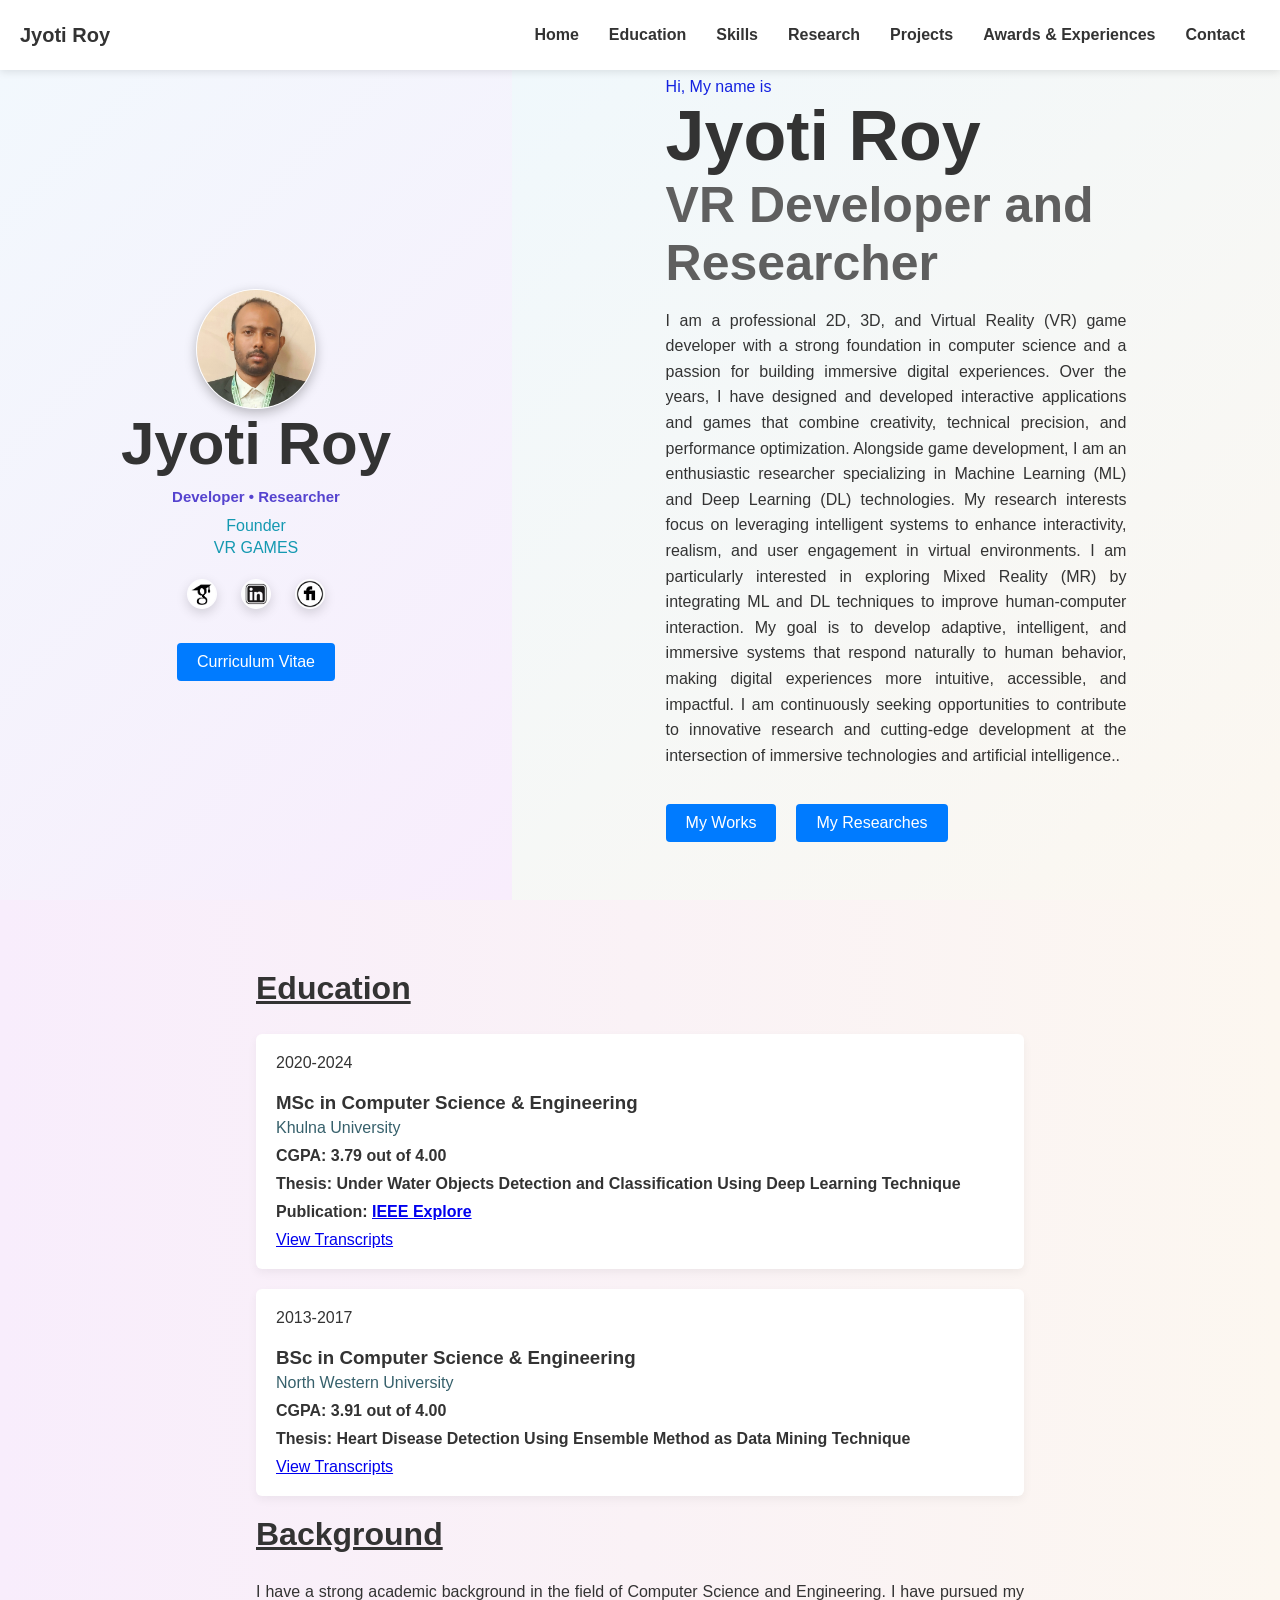
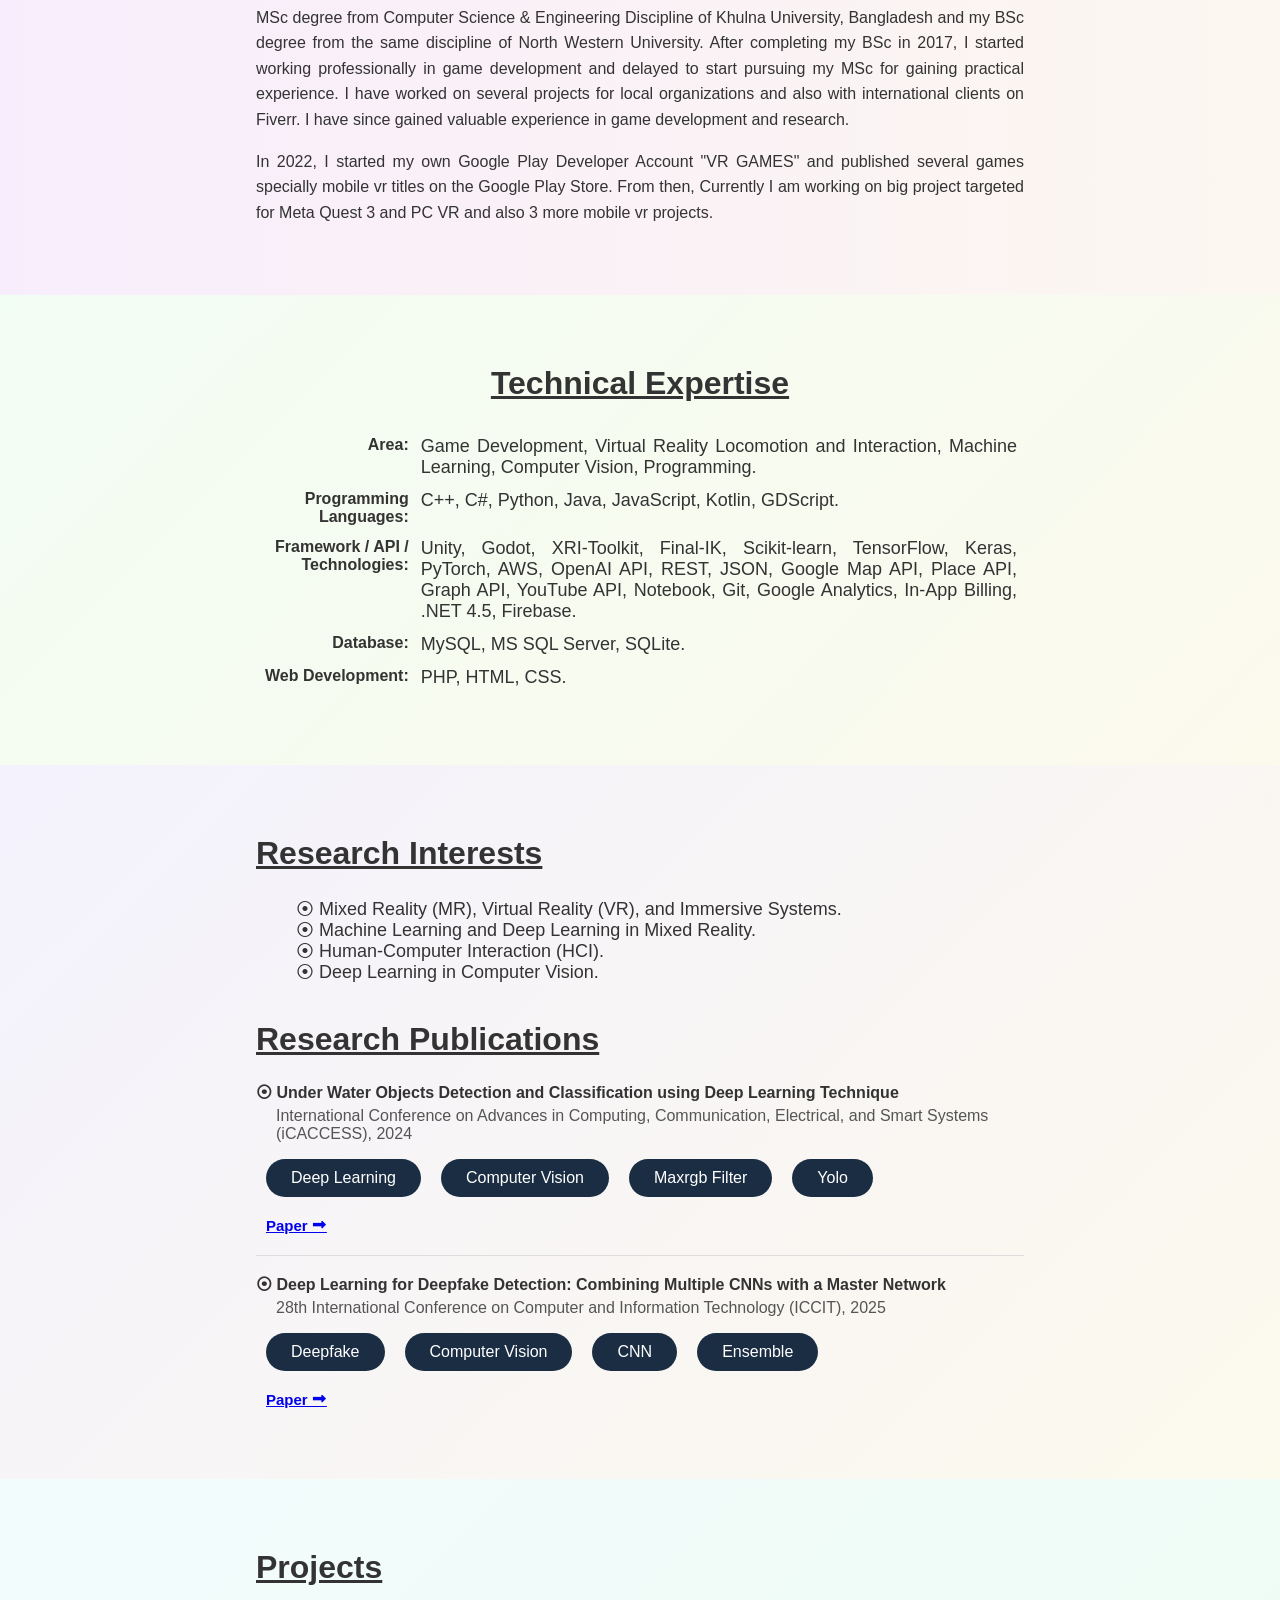
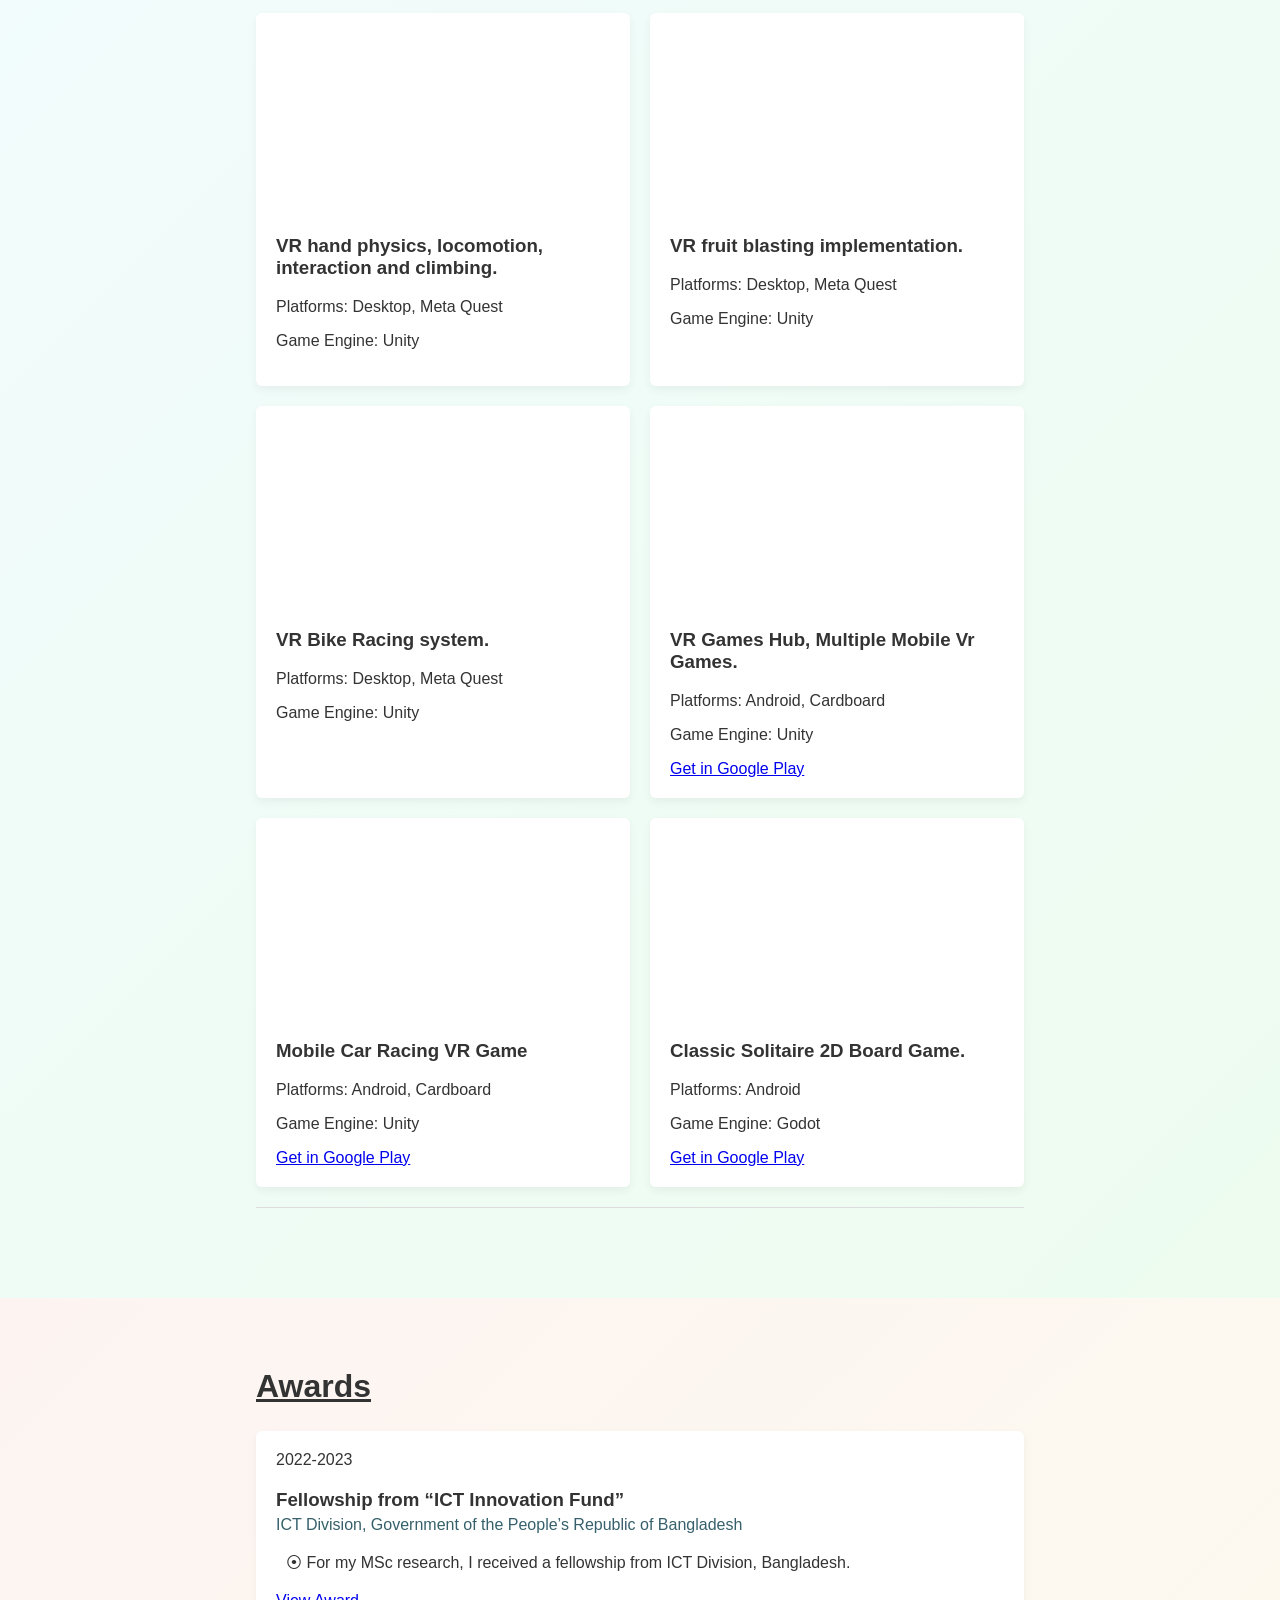
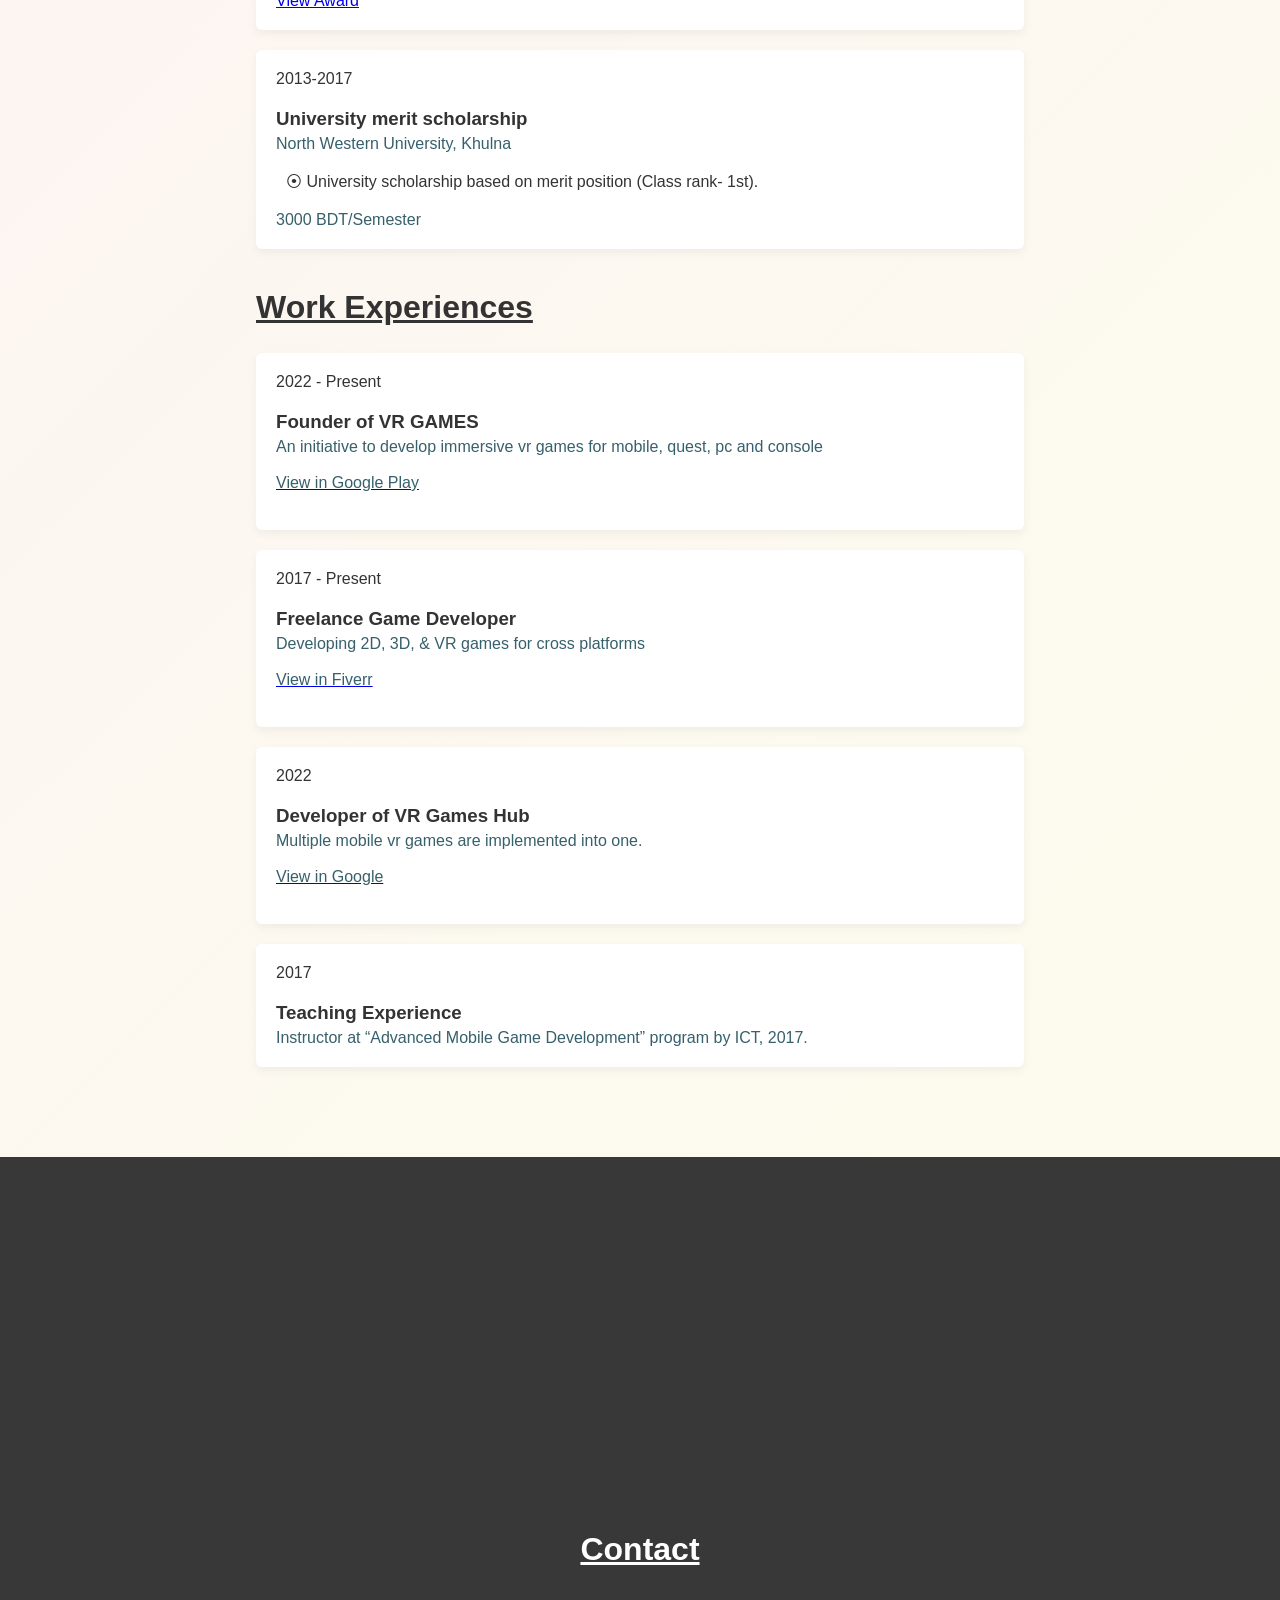
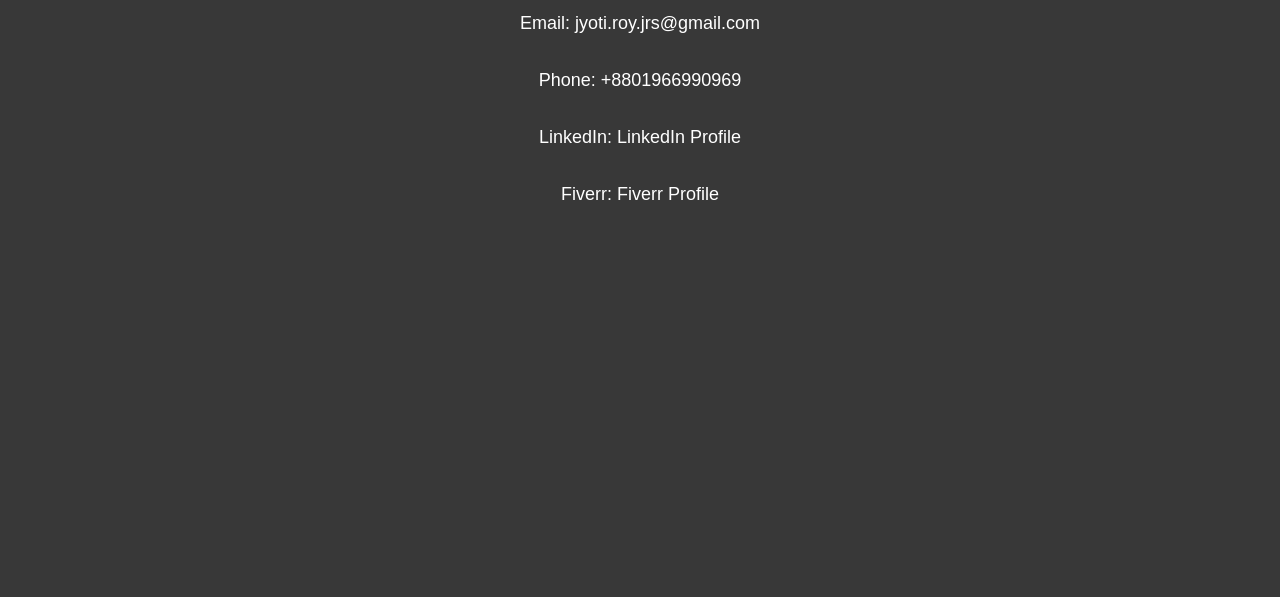
==== commit b241c3ad: "Update 11! Update 11!" ====
--- a/index.html
+++ b/index.html
@@ -34,7 +34,7 @@
   <header class="home" id="home">
     <div class="home-base">
         <div class="home-left">
-            <img src="images/pp.jpg" alt="Jyoti Roy" class="profile-pic">
+            <img src="images/pp.jpeg" alt="Jyoti Roy" class="profile-pic">
             <h1 class="main-name">Jyoti Roy</h1>
             <p class="degic">Developer • Researcher</p>
             <p class="market">Founder</p>
@@ -44,7 +44,7 @@
                 <a href="https://www.linkedin.com/in/jyoti-roy-0829a314a/"><img src="images/ln.avif" alt="linkedin"></a>
                 <a href="https://www.fiverr.com/jyotiroy"><img src="images/fv.jpg" alt="fiverr"></a>
             </div>
-            <a href="#projects" class="btn">Curriculum Vitae</a>
+            <a target="_blank" href="https://drive.google.com/file/d/12y5SMWxeK4G92RWahoWwpbMQADUWftXO/view?usp=sharing" class="btn">Curriculum Vitae</a>
         </div>
         <div class="home-right">
             <p class="a1">Hi, My name is</p>
@@ -92,7 +92,7 @@
         <p class="edu-group">Thesis: Under Water Objects Detection 
           and Classification Using Deep Learning Technique</p>
         <p class="edu-group">Publication: <a href="https://ieeexplore.ieee.org/abstract/document/10499509">IEEE Explore</a></p>
-        <a class="transcripts" href="https://drive.google.com/file/d/1ruSn7NOa31wLIZ3sSCfuWWoPx4tDtSTY/view?usp=sharing">View Transcripts</a>
+        <a target="_blank" class="transcripts" href="https://drive.google.com/file/d/1ruSn7NOa31wLIZ3sSCfuWWoPx4tDtSTY/view?usp=sharing">View Transcripts</a>
       </div>
       <div class="edu-card">
         <p class="duration">2013-2017</p>
@@ -100,7 +100,7 @@
         <p class="uni">North Western University</p>
         <p class="edu-group" >CGPA: 3.91 out of 4.00</p>
         <p class="edu-group" >Thesis: Heart Disease Detection Using Ensemble Method as Data Mining Technique</p>
-        <a class="transcripts" href="https://drive.google.com/file/d/1pRoetT1ZaDS0DHyWHZnHZyzpdIW1z2F5/view?usp=sharing">View Transcripts</a>
+        <a target="_blank" class="transcripts" href="https://drive.google.com/file/d/1pRoetT1ZaDS0DHyWHZnHZyzpdIW1z2F5/view?usp=sharing">View Transcripts</a>
       </div>
       <h2>Background</h2>
       <p class="background">I have a strong academic background in the field of 
@@ -142,9 +142,9 @@
         </tr>
         <tr>
           <th>Framework / API / Technologies:</th>
-          <td>Unity, Godot, XRI-Toolkit, Final-IK Scikit-learn, TensorFlow, 
+          <td>Unity, Godot, XRI-Toolkit, Final-IK, Scikit-learn, TensorFlow, 
             Keras, PyTorch, AWS, OpenAI API, REST, JSON, Google Map API, 
-            Place API, Graph API, YouTube API, 
+            Place API, Graph API, YouTube API, Notebook, Git, 
             Google Analytics, In-App Billing, .NET 4.5, Firebase.</td>
         </tr>
         <tr>
@@ -180,7 +180,7 @@
           <div class="keyword">Maxrgb Filter</div>
           <div class="keyword">Yolo</div>
         </div>
-        <a href="https://ieeexplore.ieee.org/document/10499509" class="paper-link">Paper ⮕</a>
+        <a target="_blank" href="https://ieeexplore.ieee.org/document/10499509" class="paper-link">Paper ⮕</a>
         <div class="line"></div>
         <p class="title">⦿ Deep Learning for Deepfake Detection: Combining Multiple CNNs with a Master Network</p>
         <p class="conf-name"> 28th International Conference on Computer and Information Technology (ICCIT), 2025</p>
@@ -190,7 +190,7 @@
           <div class="keyword">CNN</div>
           <div class="keyword">Ensemble</div>
         </div>
-        <a href="https://drive.google.com/drive/folders/1dzoy5NXe0N66nfNGs39CGH_ABFaqNXJ9?usp=sharing" class="paper-link">Paper ⮕</a>
+        <a target="_blank" href="https://drive.google.com/drive/folders/1dzoy5NXe0N66nfNGs39CGH_ABFaqNXJ9?usp=sharing" class="paper-link">Paper ⮕</a>
     </div>
   
   </section>
@@ -248,7 +248,7 @@
           <h3>VR Games Hub, Multiple Mobile Vr Games.</h3>
           <p>Platforms: Android, Cardboard</p>
           <p>Game Engine: Unity</p>
-          <a href="https://play.google.com/store/apps/details?id=vr.games.hub">Get in Google Play</a>
+          <a target="_blank" href="https://play.google.com/store/apps/details?id=vr.games.hub">Get in Google Play</a>
 
         </div>
         <div class="project-card">
@@ -262,7 +262,7 @@
           <h3>Mobile Car Racing VR Game</h3>
           <p>Platforms: Android, Cardboard</p>
           <p>Game Engine: Unity</p>
-          <a href="https://play.google.com/store/apps/details?id=car.racer.vr">Get in Google Play</a>
+          <a target="_blank" href="https://play.google.com/store/apps/details?id=car.racer.vr">Get in Google Play</a>
 
         </div>
         <div class="project-card">
@@ -276,7 +276,7 @@
           <h3>Classic Solitaire 2D Board Game.</h3>
           <p>Platforms: Android</p>
           <p>Game Engine: Godot</p>
-          <a href="https://play.google.com/store/apps/details?id=card.games.solitaire">Get in Google Play</a>
+          <a target="_blank" href="https://play.google.com/store/apps/details?id=card.games.solitaire">Get in Google Play</a>
         </div>
        
       </div>
@@ -296,7 +296,7 @@
         <h3>Fellowship from “ICT Innovation Fund”</h3>
         <p class="uni">ICT Division, Government of the People’s Republic of Bangladesh</p>
         <p class="awrd-desc">⦿ For my MSc research, I received a fellowship from ICT Division, Bangladesh.</p>
-        <a class="transcripts" href="https://drive.google.com/file/d/1JvOqBuwuFu76b7-qpn1NgbEyl1EVGfpn/view?usp=sharing">View Award</a>
+        <a target="_blank" class="transcripts" href="https://drive.google.com/file/d/1JvOqBuwuFu76b7-qpn1NgbEyl1EVGfpn/view?usp=sharing">View Award</a>
       </div>
 
       <div class="edu-card">
@@ -312,23 +312,27 @@
         <p class="duration">2022 - Present</p>
         <h3>Founder of VR GAMES</h3>
         <p class="uni">An initiative to develop immersive vr games for mobile, quest, pc and console</p>
-        <a style="padding: 10px;" href="https://play.google.com/store/apps/developer?id=VR+GAMES"><p class="uni">View in Google Play</p></a> 
+        <a target="_blank" style="padding: 10px;" href="https://play.google.com/store/apps/developer?id=VR+GAMES"><p class="uni">View in Google Play</p></a> 
       </div>
 
        <div class="edu-card">
         <p class="duration">2017 - Present</p>
         <h3>Freelance Game Developer</h3>
         <p class="uni">Developing 2D, 3D, & VR games for cross platforms</p>
-        <a style="padding: 10px;" href="https://www.fiverr.com/jyotiroy"><p class="uni">View in Fiverr</p></a> 
+        <a target="_blank" style="padding: 10px;" href="https://www.fiverr.com/jyotiroy"><p class="uni">View in Fiverr</p></a> 
       </div>
 
       <div class="edu-card">
         <p class="duration">2022</p>
         <h3>Developer of VR Games Hub</h3>
         <p class="uni">Multiple mobile vr games are implemented into one.</p>
-        <a style="padding: 10px;" href="https://www.google.com/search?q=vr+games+hub&oq=vr+games+hub"><p class="uni">View in Google</p></a> 
-      </div>
-      
+        <a target="_blank" style="padding: 10px;" href="https://www.google.com/search?q=vr+games+hub&oq=vr+games+hub"><p class="uni">View in Google</p></a> 
+      </div>
+       <div class="edu-card">
+        <p class="duration">2017</p>
+        <h3>Teaching Experience</h3>
+        <p class="uni">Instructor at “Advanced Mobile Game Development” program by ICT, 2017.</p>
+      </div>
     </div>
     
   </section>
@@ -339,8 +343,8 @@
       <h2>Contact</h2>
       <p>Email: jyoti.roy.jrs@gmail.com</p>
       <p>Phone: +8801966990969</p>
-      <p>LinkedIn: <a href="https://www.linkedin.com/in/jyoti-roy-0829a314a">LinkedIn Profile</a></p>
-      <p>Fiverr: <a href="https://www.fiverr.com/jyotiroy">Fiverr Profile</a></p>
+      <p>LinkedIn: <a target="_blank" href="https://www.linkedin.com/in/jyoti-roy-0829a314a">LinkedIn Profile</a></p>
+      <p>Fiverr: <a target="_blank" href="https://www.fiverr.com/jyotiroy">Fiverr Profile</a></p>
     </div>
     
   </section>
--- a/style.css
+++ b/style.css
@@ -69,7 +69,7 @@
     height: 100%; 
     text-decoration: none;
     color: #333;
-    font-weight: 1000;
+    font-weight: 900;
     padding-left: 15px;
     padding-right: 15px;
 }
@@ -541,6 +541,7 @@
     top: 60px;
     right: 0;
     width: 100%;
+    height: fit-content;
     background: white;
     flex-direction: column;
     align-items: center;
@@ -550,6 +551,8 @@
 
   .nav-links li {
     margin: 15px 0;
+    margin-top: 0px;
+    margin-bottom: 0px;
   }
 
   .nav-links.active {
